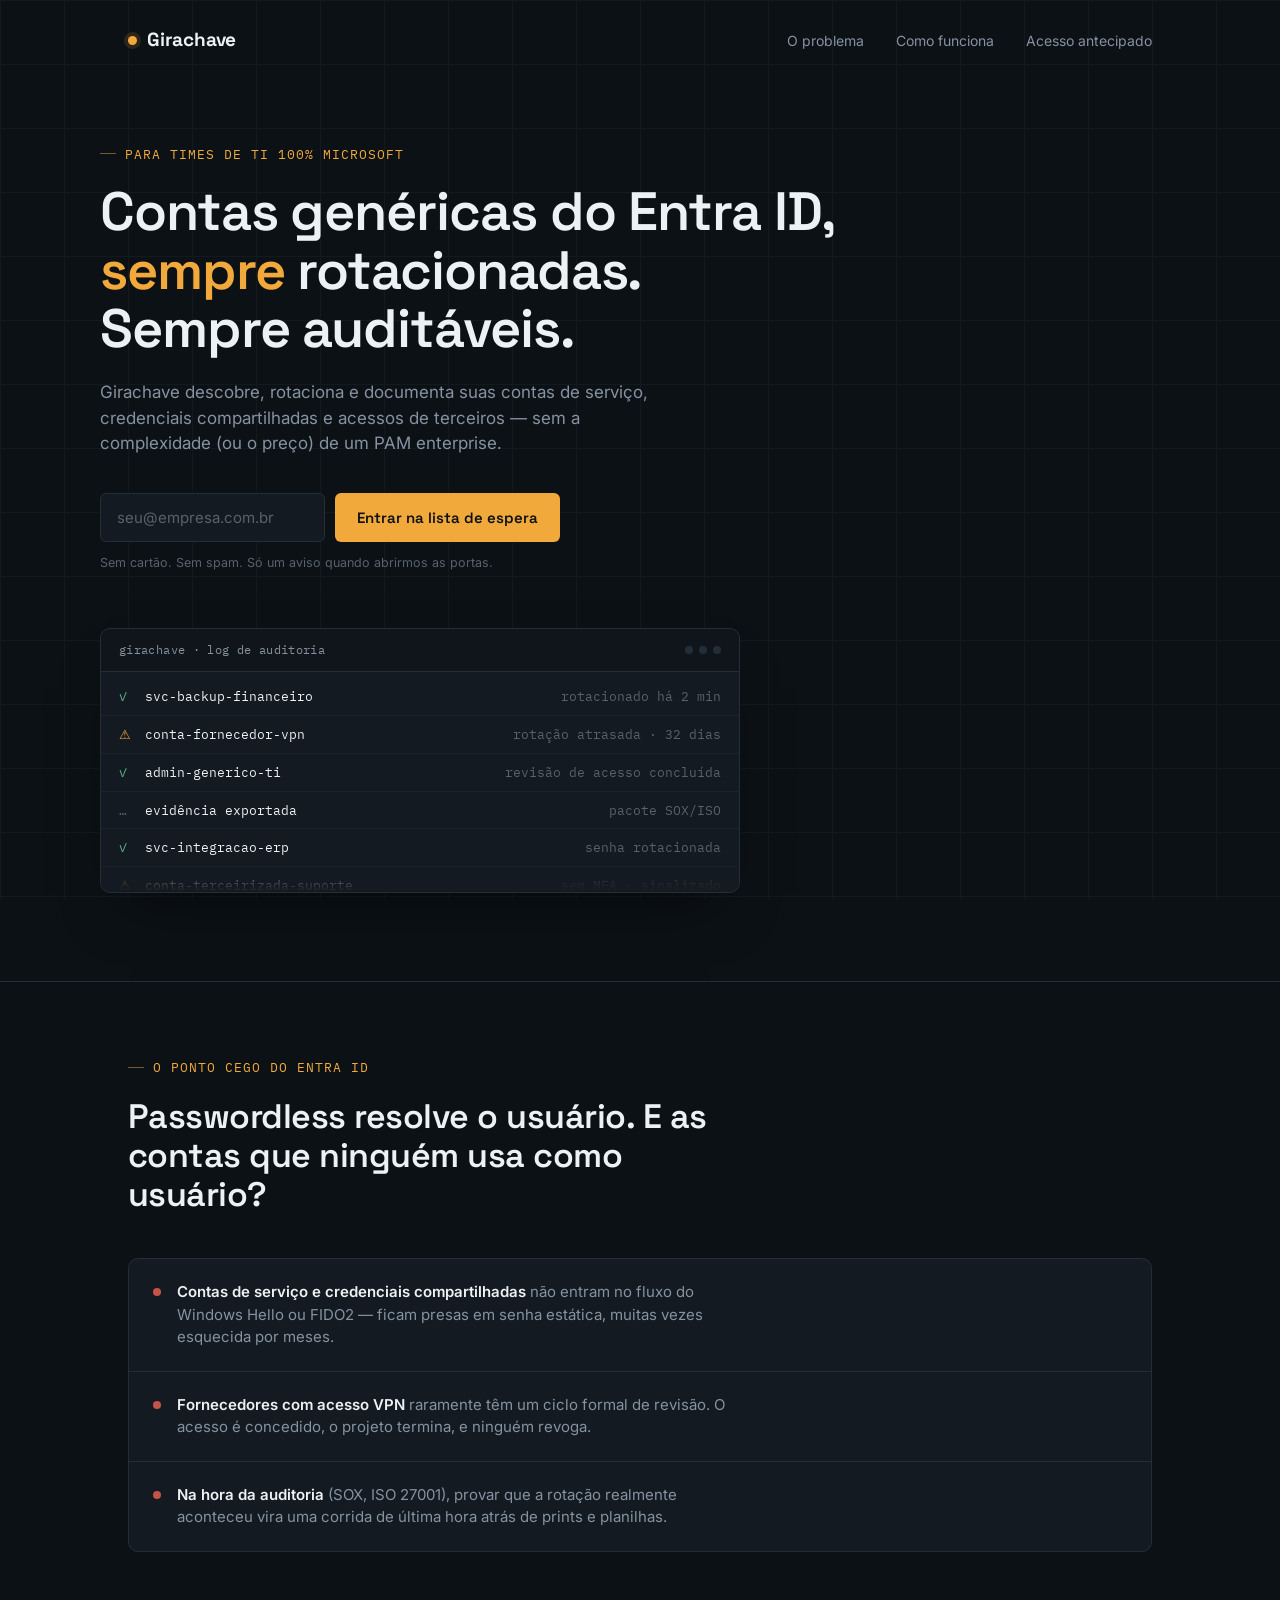
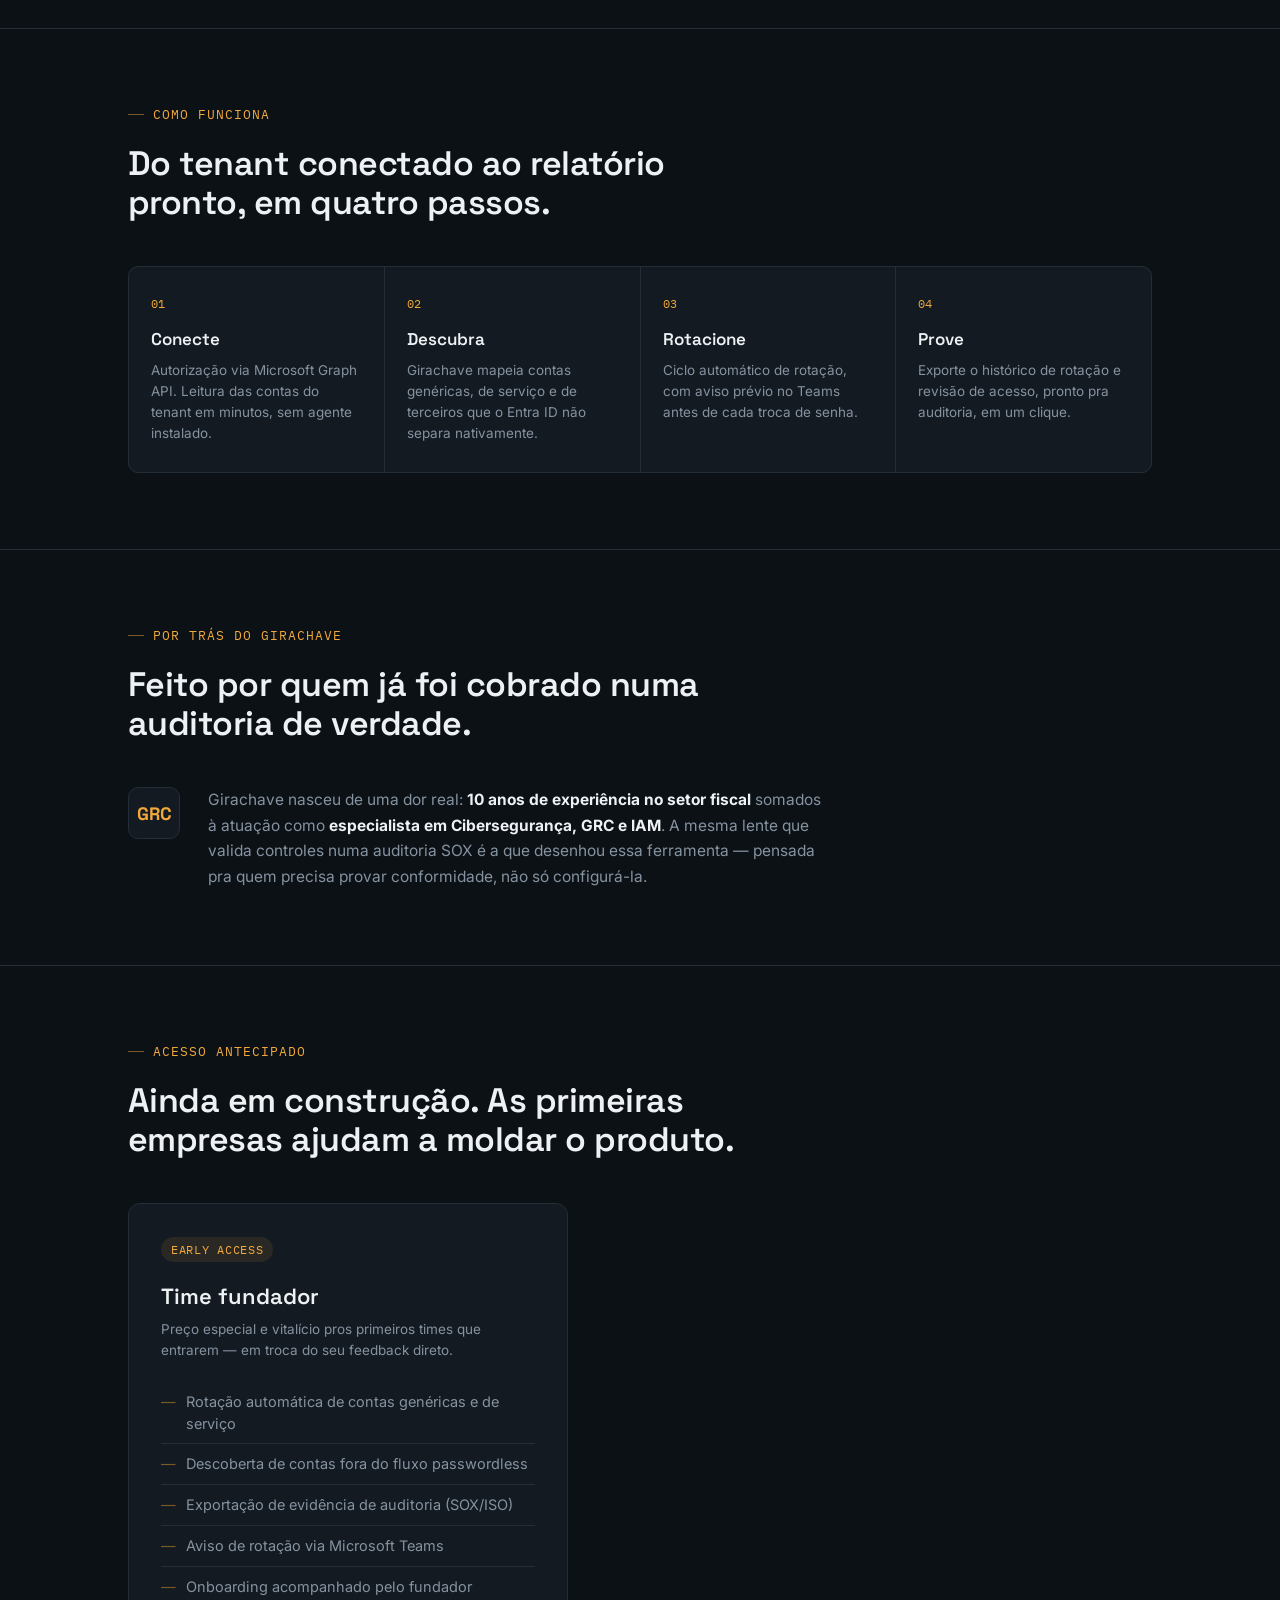
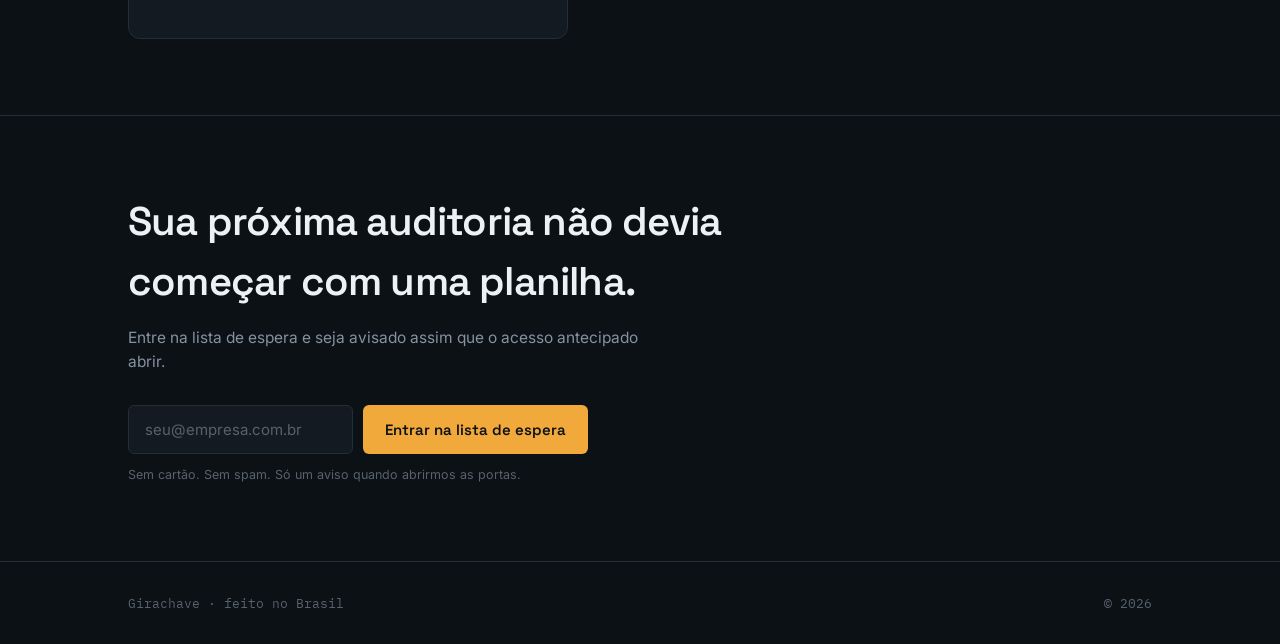
==== index.html @ ec0b67af "Add files via upload" ====
<!DOCTYPE html>
<html lang="pt-BR">
<head>
<meta charset="UTF-8">
<meta name="viewport" content="width=device-width, initial-scale=1.0">
<title>Girachave — Rotação de credenciais do Entra ID, no piloto automático</title>
<link rel="preconnect" href="https://fonts.googleapis.com">
<link href="https://fonts.googleapis.com/css2?family=Space+Grotesk:wght@400;500;600;700&family=IBM+Plex+Mono:wght@400;500;600&family=Inter:wght@400;500;600&display=swap" rel="stylesheet">
<style>
  :root{
    --bg-base:#0C1116;
    --bg-panel:#131A21;
    --bg-panel-2:#0F151B;
    --line:#232E38;
    --text-primary:#EDF1F4;
    --text-muted:#8592A0;
    --text-faint:#57626C;
    --amber:#F2A93B;
    --amber-dim:#7A5A26;
    --red:#C4534A;
    --green:#5FAE86;
  }
  *{box-sizing:border-box; margin:0; padding:0;}
  html{scroll-behavior:smooth;}
  body{
    background:var(--bg-base);
    color:var(--text-primary);
    font-family:'Inter', sans-serif;
    line-height:1.5;
    -webkit-font-smoothing:antialiased;
  }
  .mono{font-family:'IBM Plex Mono', monospace;}
  .display{font-family:'Space Grotesk', sans-serif;}

  a{color:inherit;}
  .wrap{max-width:1080px; margin:0 auto; padding:0 28px;}

  /* subtle grid texture on base bg */
  .grain{
    position:fixed; inset:0; pointer-events:none; z-index:0; opacity:0.035;
    background-image:
      linear-gradient(var(--text-primary) 1px, transparent 1px),
      linear-gradient(90deg, var(--text-primary) 1px, transparent 1px);
    background-size:64px 64px;
  }

  /* NAV */
  header{
    position:relative; z-index:2;
    display:flex; align-items:center; justify-content:space-between;
    padding:26px 28px; max-width:1080px; margin:0 auto;
  }
  .logo{
    display:flex; align-items:center; gap:10px;
    font-family:'Space Grotesk', sans-serif; font-weight:700; font-size:19px; letter-spacing:-0.01em;
  }
  .logo .dot{
    width:9px; height:9px; border-radius:50%; background:var(--amber);
    box-shadow:0 0 0 4px rgba(242,169,59,0.14);
  }
  .nav-links{display:flex; gap:32px; font-size:14px; color:var(--text-muted);}
  .nav-links a{text-decoration:none; transition:color .15s;}
  .nav-links a:hover{color:var(--text-primary);}
  @media (max-width:640px){ .nav-links{display:none;} }

  /* HERO */
  .hero{position:relative; z-index:1; padding:64px 0 88px;}
  .eyebrow{
    font-family:'IBM Plex Mono', monospace; font-size:12.5px; letter-spacing:0.08em; text-transform:uppercase;
    color:var(--amber); margin-bottom:20px; display:flex; align-items:center; gap:9px;
  }
  .eyebrow::before{content:''; width:16px; height:1px; background:var(--amber-dim);}

  .hero h1{
    font-family:'Space Grotesk', sans-serif; font-weight:600;
    font-size:clamp(32px, 5vw, 54px); line-height:1.08; letter-spacing:-0.02em;
    max-width:760px; margin-bottom:22px;
  }
  .hero h1 .accent{color:var(--amber);}

  .hero p.sub{
    font-size:17px; color:var(--text-muted); max-width:560px; margin-bottom:36px;
  }

  .cta-row{display:flex; gap:10px; max-width:460px; flex-wrap:wrap;}
  .cta-row input[type=email]{
    flex:1; min-width:220px;
    background:var(--bg-panel); border:1px solid var(--line); color:var(--text-primary);
    padding:14px 16px; border-radius:6px; font-size:15px; font-family:'Inter', sans-serif;
    outline:none; transition:border-color .15s;
  }
  .cta-row input[type=email]:focus{border-color:var(--amber-dim);}
  .cta-row input[type=email]::placeholder{color:var(--text-faint);}
  .btn{
    background:var(--amber); color:#0C1116; border:none; padding:14px 22px; border-radius:6px;
    font-family:'Space Grotesk', sans-serif; font-weight:600; font-size:15px; cursor:pointer;
    transition:transform .1s, background .15s; white-space:nowrap;
  }
  .btn:hover{background:#f5b757; transform:translateY(-1px);}
  .btn:active{transform:translateY(0);}
  .fine-print{font-size:12.5px; color:var(--text-faint); margin-top:12px;}
  .fine-print.success{color:var(--green); display:none;}

  /* AUDIT LOG PANEL — signature element */
  .log-panel{
    margin-top:56px; background:var(--bg-panel); border:1px solid var(--line); border-radius:10px;
    overflow:hidden; max-width:640px; box-shadow:0 30px 60px -30px rgba(0,0,0,0.6);
  }
  .log-panel-head{
    display:flex; align-items:center; justify-content:space-between;
    padding:12px 18px; border-bottom:1px solid var(--line); background:var(--bg-panel-2);
  }
  .log-panel-head .title{font-family:'IBM Plex Mono', monospace; font-size:12px; color:var(--text-muted); letter-spacing:0.03em;}
  .log-dots{display:flex; gap:6px;}
  .log-dots span{width:8px; height:8px; border-radius:50%; background:var(--line);}
  .log-body{padding:6px 0; height:220px; overflow:hidden; position:relative;}
  .log-body::after{
    content:''; position:absolute; bottom:0; left:0; right:0; height:40px;
    background:linear-gradient(transparent, var(--bg-panel));
  }
  .log-track{display:flex; flex-direction:column; animation:scrollLog 16s linear infinite;}
  .log-row{
    display:flex; align-items:baseline; gap:12px; padding:9px 18px;
    font-family:'IBM Plex Mono', monospace; font-size:12.5px; color:var(--text-muted);
    border-bottom:1px solid rgba(35,46,56,0.5);
  }
  .log-row .status{width:14px; flex-shrink:0;}
  .status.ok{color:var(--green);}
  .status.warn{color:var(--amber);}
  .status.info{color:var(--text-faint);}
  .log-row .msg{color:var(--text-primary);}
  .log-row .meta{margin-left:auto; color:var(--text-faint); flex-shrink:0;}
  @keyframes scrollLog{
    0%{transform:translateY(0);}
    100%{transform:translateY(-50%);}
  }
  @media (prefers-reduced-motion:reduce){
    .log-track{animation:none;}
  }

  /* SECTION SHELL */
  section{position:relative; z-index:1; padding:76px 0; border-top:1px solid var(--line);}
  .section-head{max-width:620px; margin-bottom:44px;}
  .section-head h2{
    font-family:'Space Grotesk', sans-serif; font-weight:600; font-size:clamp(24px,3.4vw,34px);
    letter-spacing:-0.015em; line-height:1.15;
  }

  /* PROBLEM */
  .findings{display:flex; flex-direction:column; gap:1px; background:var(--line); border-radius:10px; overflow:hidden; border:1px solid var(--line);}
  .finding{
    display:flex; gap:16px; padding:22px 24px; background:var(--bg-panel);
  }
  .finding .mark{
    flex-shrink:0; width:8px; height:8px; border-radius:50%; margin-top:7px; background:var(--red);
  }
  .finding p{font-size:15px; color:var(--text-muted); max-width:560px;}
  .finding strong{color:var(--text-primary); font-weight:600;}

  /* HOW IT WORKS */
  .steps{display:grid; grid-template-columns:repeat(4,1fr); gap:1px; background:var(--line); border-radius:10px; overflow:hidden; border:1px solid var(--line);}
  @media (max-width:800px){ .steps{grid-template-columns:1fr;} }
  .step{background:var(--bg-panel); padding:28px 22px;}
  .step .num{font-family:'IBM Plex Mono', monospace; font-size:12px; color:var(--amber); margin-bottom:14px;}
  .step h3{font-family:'Space Grotesk', sans-serif; font-size:17px; font-weight:600; margin-bottom:8px;}
  .step p{font-size:13.5px; color:var(--text-muted); line-height:1.55;}

  /* CREDIBILITY */
  .cred{display:flex; gap:28px; align-items:flex-start; max-width:700px;}
  .cred-badge{
    flex-shrink:0; width:52px; height:52px; border-radius:10px; background:var(--bg-panel);
    border:1px solid var(--line); display:flex; align-items:center; justify-content:center;
    font-family:'Space Grotesk', sans-serif; font-weight:700; color:var(--amber); font-size:18px;
  }
  .cred p{font-size:15.5px; color:var(--text-muted); line-height:1.65;}
  .cred p strong{color:var(--text-primary);}

  /* PRICING */
  .pricing-card{
    max-width:440px; background:var(--bg-panel); border:1px solid var(--line); border-radius:12px; padding:32px;
  }
  .pricing-card .tag{
    font-family:'IBM Plex Mono', monospace; font-size:11.5px; letter-spacing:0.06em; text-transform:uppercase;
    color:var(--amber); background:rgba(242,169,59,0.1); padding:4px 10px; border-radius:20px; display:inline-block; margin-bottom:18px;
  }
  .pricing-card h3{font-family:'Space Grotesk', sans-serif; font-size:22px; font-weight:600; margin-bottom:6px;}
  .pricing-card .price-note{font-size:13.5px; color:var(--text-muted); margin-bottom:22px;}
  .pricing-card ul{list-style:none;}
  .pricing-card li{
    display:flex; gap:10px; font-size:14.5px; color:var(--text-muted); padding:9px 0; border-top:1px solid var(--line);
  }
  .pricing-card li:first-child{border-top:none;}
  .pricing-card li::before{content:'—'; color:var(--amber-dim); flex-shrink:0;}

  /* FINAL CTA */
  .final-cta{text-align:left;}
  .final-cta h2{
    font-family:'Space Grotesk', sans-serif; font-weight:600; font-size:clamp(26px,4vw,40px);
    letter-spacing:-0.02em; max-width:600px; margin-bottom:14px;
  }
  .final-cta p{color:var(--text-muted); font-size:15.5px; margin-bottom:32px; max-width:520px;}

  footer{
    position:relative; z-index:1; border-top:1px solid var(--line); padding:32px 0;
    display:flex; justify-content:space-between; align-items:center; flex-wrap:wrap; gap:12px;
  }
  footer .mono{font-size:12.5px; color:var(--text-faint);}
</style>
</head>
<body>

<div class="grain"></div>

<header>
  <div class="logo"><span class="dot"></span>Girachave</div>
  <nav class="nav-links">
    <a href="#problema">O problema</a>
    <a href="#como-funciona">Como funciona</a>
    <a href="#preco">Acesso antecipado</a>
  </nav>
</header>

<div class="hero wrap">
  <div class="eyebrow">Para times de TI 100% Microsoft</div>
  <h1>Contas genéricas do Entra ID, <span class="accent">sempre</span> rotacionadas.<br>Sempre auditáveis.</h1>
  <p class="sub">Girachave descobre, rotaciona e documenta suas contas de serviço, credenciais compartilhadas e acessos de terceiros — sem a complexidade (ou o preço) de um PAM enterprise.</p>

  <form class="cta-row" id="waitlist-form">
    <input type="email" id="email-input" placeholder="seu@empresa.com.br" required>
    <button type="submit" class="btn">Entrar na lista de espera</button>
  </form>
  <div class="fine-print" id="fine-print">Sem cartão. Sem spam. Só um aviso quando abrirmos as portas.</div>
  <div class="fine-print success" id="fine-print-success">Prontinho — você está na lista. Avisamos assim que abrirmos o acesso antecipado.</div>

  <div class="log-panel">
    <div class="log-panel-head">
      <span class="title">girachave · log de auditoria</span>
      <div class="log-dots"><span></span><span></span><span></span></div>
    </div>
    <div class="log-body">
      <div class="log-track" id="log-track"></div>
    </div>
  </div>
</div>

<section id="problema">
  <div class="wrap">
    <div class="section-head">
      <div class="eyebrow">O ponto cego do entra id</div>
      <h2>Passwordless resolve o usuário. E as contas que ninguém usa como usuário?</h2>
    </div>
    <div class="findings">
      <div class="finding">
        <span class="mark"></span>
        <p><strong>Contas de serviço e credenciais compartilhadas</strong> não entram no fluxo do Windows Hello ou FIDO2 — ficam presas em senha estática, muitas vezes esquecida por meses.</p>
      </div>
      <div class="finding">
        <span class="mark"></span>
        <p><strong>Fornecedores com acesso VPN</strong> raramente têm um ciclo formal de revisão. O acesso é concedido, o projeto termina, e ninguém revoga.</p>
      </div>
      <div class="finding">
        <span class="mark"></span>
        <p><strong>Na hora da auditoria</strong> (SOX, ISO 27001), provar que a rotação realmente aconteceu vira uma corrida de última hora atrás de prints e planilhas.</p>
      </div>
    </div>
  </div>
</section>

<section id="como-funciona">
  <div class="wrap">
    <div class="section-head">
      <div class="eyebrow">Como funciona</div>
      <h2>Do tenant conectado ao relatório pronto, em quatro passos.</h2>
    </div>
    <div class="steps">
      <div class="step">
        <div class="num">01</div>
        <h3>Conecte</h3>
        <p>Autorização via Microsoft Graph API. Leitura das contas do tenant em minutos, sem agente instalado.</p>
      </div>
      <div class="step">
        <div class="num">02</div>
        <h3>Descubra</h3>
        <p>Girachave mapeia contas genéricas, de serviço e de terceiros que o Entra ID não separa nativamente.</p>
      </div>
      <div class="step">
        <div class="num">03</div>
        <h3>Rotacione</h3>
        <p>Ciclo automático de rotação, com aviso prévio no Teams antes de cada troca de senha.</p>
      </div>
      <div class="step">
        <div class="num">04</div>
        <h3>Prove</h3>
        <p>Exporte o histórico de rotação e revisão de acesso, pronto pra auditoria, em um clique.</p>
      </div>
    </div>
  </div>
</section>

<section id="quem-faz">
  <div class="wrap">
    <div class="section-head">
      <div class="eyebrow">Por trás do girachave</div>
      <h2>Feito por quem já foi cobrado numa auditoria de verdade.</h2>
    </div>
    <div class="cred">
      <div class="cred-badge">GRC</div>
      <p>Girachave nasceu de uma dor real: <strong>10 anos de experiência no setor fiscal</strong> somados à atuação como <strong>especialista em Cibersegurança, GRC e IAM</strong>. A mesma lente que valida controles numa auditoria SOX é a que desenhou essa ferramenta — pensada pra quem precisa provar conformidade, não só configurá-la.</p>
    </div>
  </div>
</section>

<section id="preco">
  <div class="wrap">
    <div class="section-head">
      <div class="eyebrow">Acesso antecipado</div>
      <h2>Ainda em construção. As primeiras empresas ajudam a moldar o produto.</h2>
    </div>
    <div class="pricing-card">
      <span class="tag">Early access</span>
      <h3>Time fundador</h3>
      <p class="price-note">Preço especial e vitalício pros primeiros times que entrarem — em troca do seu feedback direto.</p>
      <ul>
        <li>Rotação automática de contas genéricas e de serviço</li>
        <li>Descoberta de contas fora do fluxo passwordless</li>
        <li>Exportação de evidência de auditoria (SOX/ISO)</li>
        <li>Aviso de rotação via Microsoft Teams</li>
        <li>Onboarding acompanhado pelo fundador</li>
      </ul>
    </div>
  </div>
</section>

<section class="final-cta">
  <div class="wrap">
    <h2>Sua próxima auditoria não devia começar com uma planilha.</h2>
    <p>Entre na lista de espera e seja avisado assim que o acesso antecipado abrir.</p>
    <form class="cta-row" id="waitlist-form-2">
      <input type="email" id="email-input-2" placeholder="seu@empresa.com.br" required>
      <button type="submit" class="btn">Entrar na lista de espera</button>
    </form>
    <div class="fine-print" id="fine-print-2">Sem cartão. Sem spam. Só um aviso quando abrirmos as portas.</div>
    <div class="fine-print success" id="fine-print-success-2">Prontinho — você está na lista. Avisamos assim que abrirmos o acesso antecipado.</div>
  </div>
</section>

<footer>
  <div class="wrap" style="display:flex; justify-content:space-between; align-items:center; flex-wrap:wrap; gap:12px; width:100%;">
    <span class="mono">Girachave · feito no Brasil</span>
    <span class="mono">© 2026</span>
  </div>
</footer>

<script>
  // Build the scrolling audit-log signature panel (duplicated for seamless loop)
  const entries = [
    {status:'ok', icon:'✓', msg:'svc-backup-financeiro', meta:'rotacionado há 2 min'},
    {status:'warn', icon:'⚠', msg:'conta-fornecedor-vpn', meta:'rotação atrasada · 32 dias'},
    {status:'ok', icon:'✓', msg:'admin-generico-ti', meta:'revisão de acesso concluída'},
    {status:'info', icon:'…', msg:'evidência exportada', meta:'pacote SOX/ISO'},
    {status:'ok', icon:'✓', msg:'svc-integracao-erp', meta:'senha rotacionada'},
    {status:'warn', icon:'⚠', msg:'conta-terceirizada-suporte', meta:'sem MFA · sinalizado'},
    {status:'ok', icon:'✓', msg:'svc-relatorios-bi', meta:'rotacionado há 41 min'},
    {status:'info', icon:'…', msg:'novo tenant conectado', meta:'contoso.onmicrosoft.com'},
  ];

  function renderLog(){
    const track = document.getElementById('log-track');
    const build = () => entries.map(e => `
      <div class="log-row">
        <span class="status ${e.status}">${e.icon}</span>
        <span class="msg">${e.msg}</span>
        <span class="meta">${e.meta}</span>
      </div>
    `).join('');
    track.innerHTML = build() + build(); // duplicate for seamless scroll
  }
  renderLog();

  // Waitlist form handling — submits to the Google Apps Script web app, which appends the email to a Google Sheet
  const WAITLIST_ENDPOINT = 'https://script.google.com/macros/s/AKfycbyJlOlPSbfKD1Msu7uJ3rpdZvb7bdBgS5qjw6lFZRzSaIcMJO3czLj-ubJvmDfLolTM/exec';

  function wireForm(formId, inputId, printId, successId){
    const form = document.getElementById(formId);
    form.addEventListener('submit', function(e){
      e.preventDefault();
      const input = document.getElementById(inputId);
      const btn = form.querySelector('button');
      if(!input.value) return;

      const originalLabel = btn.textContent;
      btn.disabled = true;
      btn.style.opacity = '0.6';
      btn.textContent = 'Enviando...';

      fetch(WAITLIST_ENDPOINT, {
        method: 'POST',
        mode: 'no-cors', // Apps Script web apps don't return CORS headers; we can't read the response, but the write still goes through
        headers: { 'Content-Type': 'application/x-www-form-urlencoded' },
        body: 'email=' + encodeURIComponent(input.value)
      })
      .then(function(){
        document.getElementById(printId).style.display = 'none';
        document.getElementById(successId).style.display = 'block';
        input.value = '';
        input.disabled = true;
      })
      .catch(function(){
        btn.textContent = 'Erro — tente de novo';
        btn.disabled = false;
        btn.style.opacity = '1';
      });
    });
  }
  wireForm('waitlist-form','email-input','fine-print','fine-print-success');
  wireForm('waitlist-form-2','email-input-2','fine-print-2','fine-print-success-2');
</script>

</body>
</html>
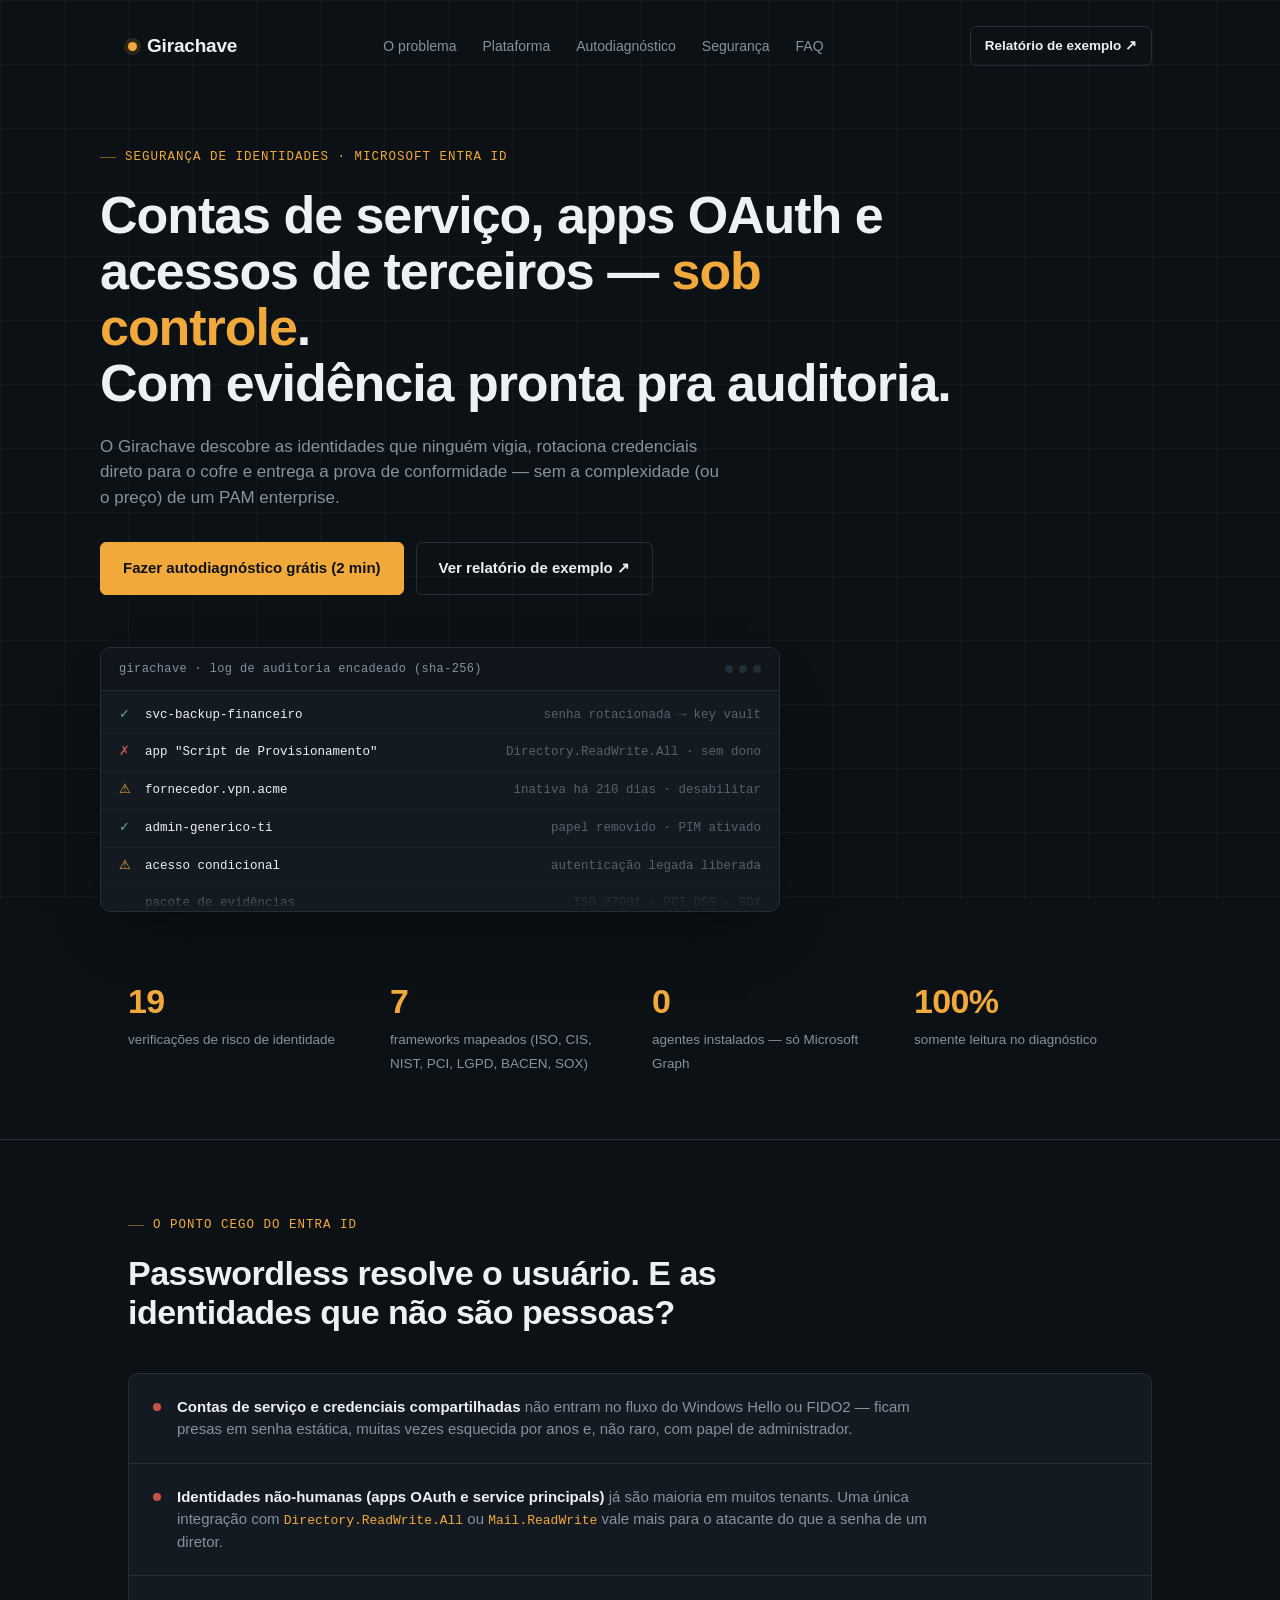
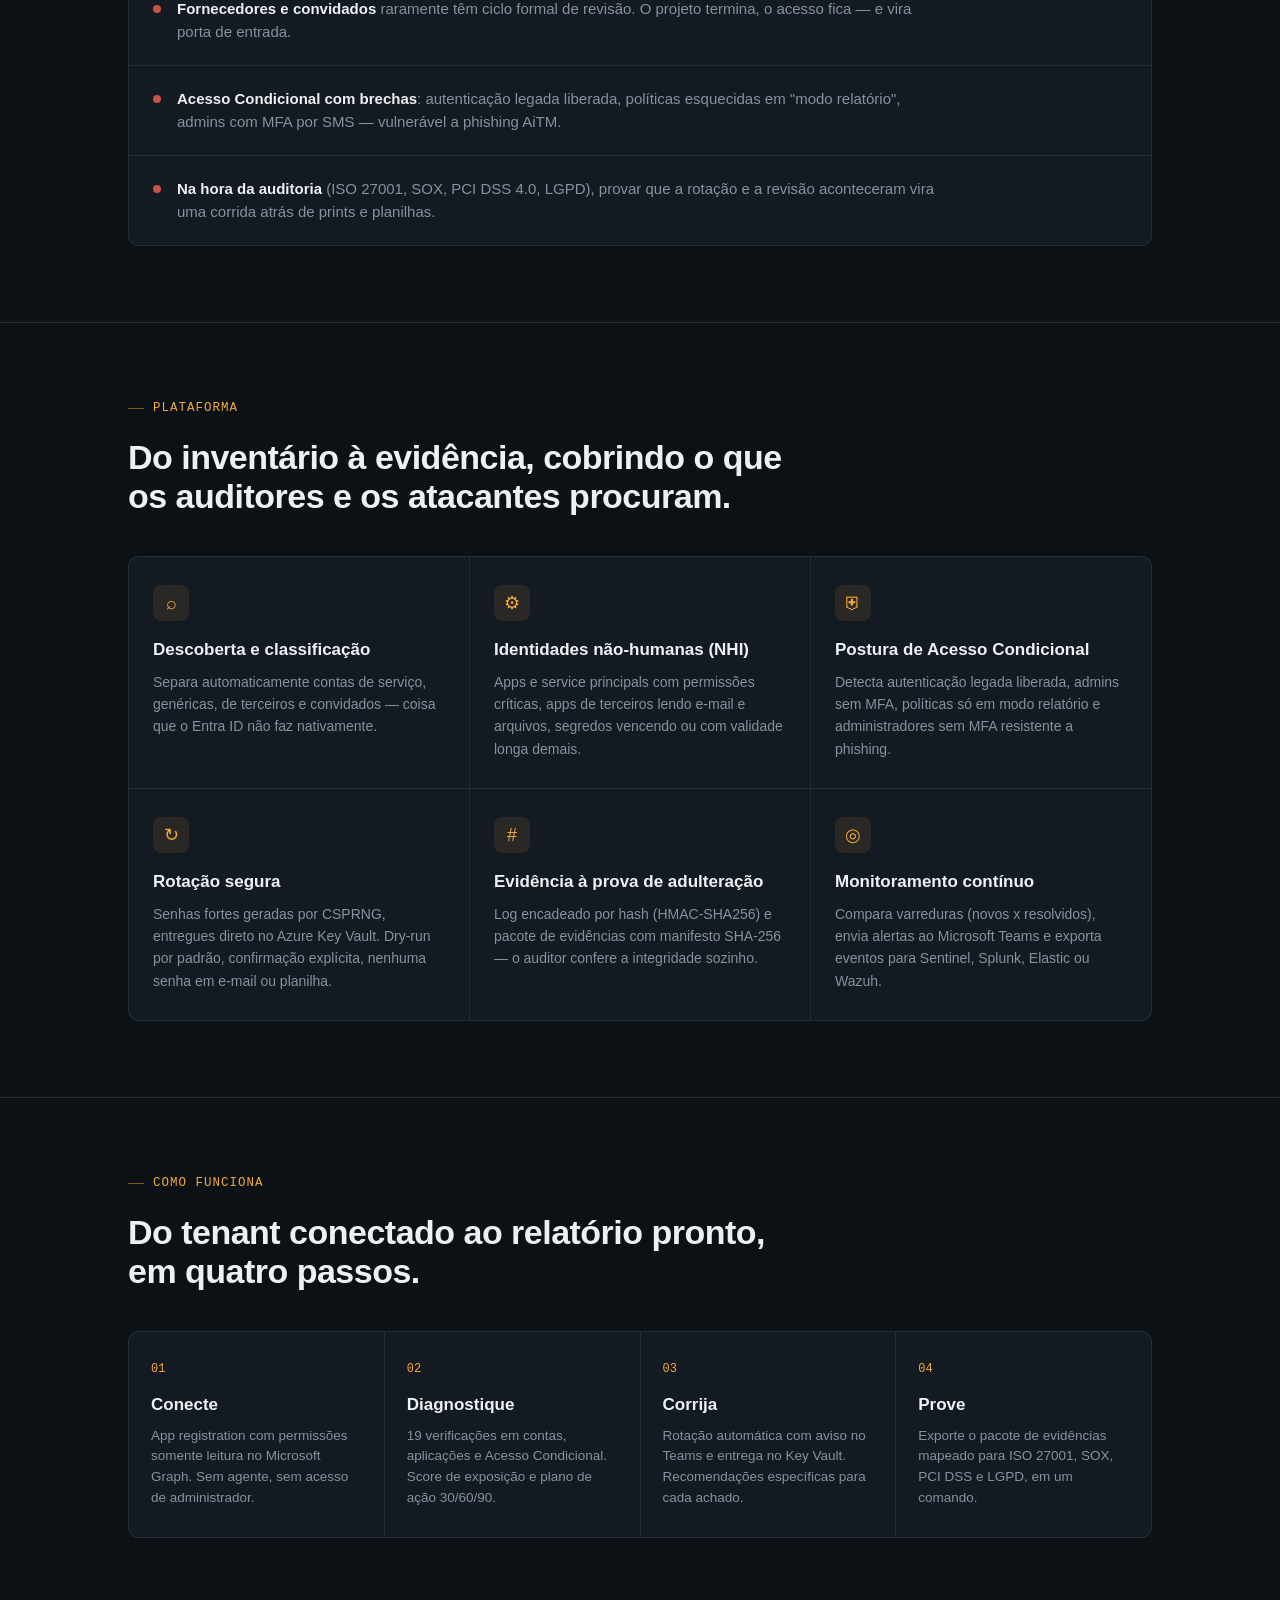
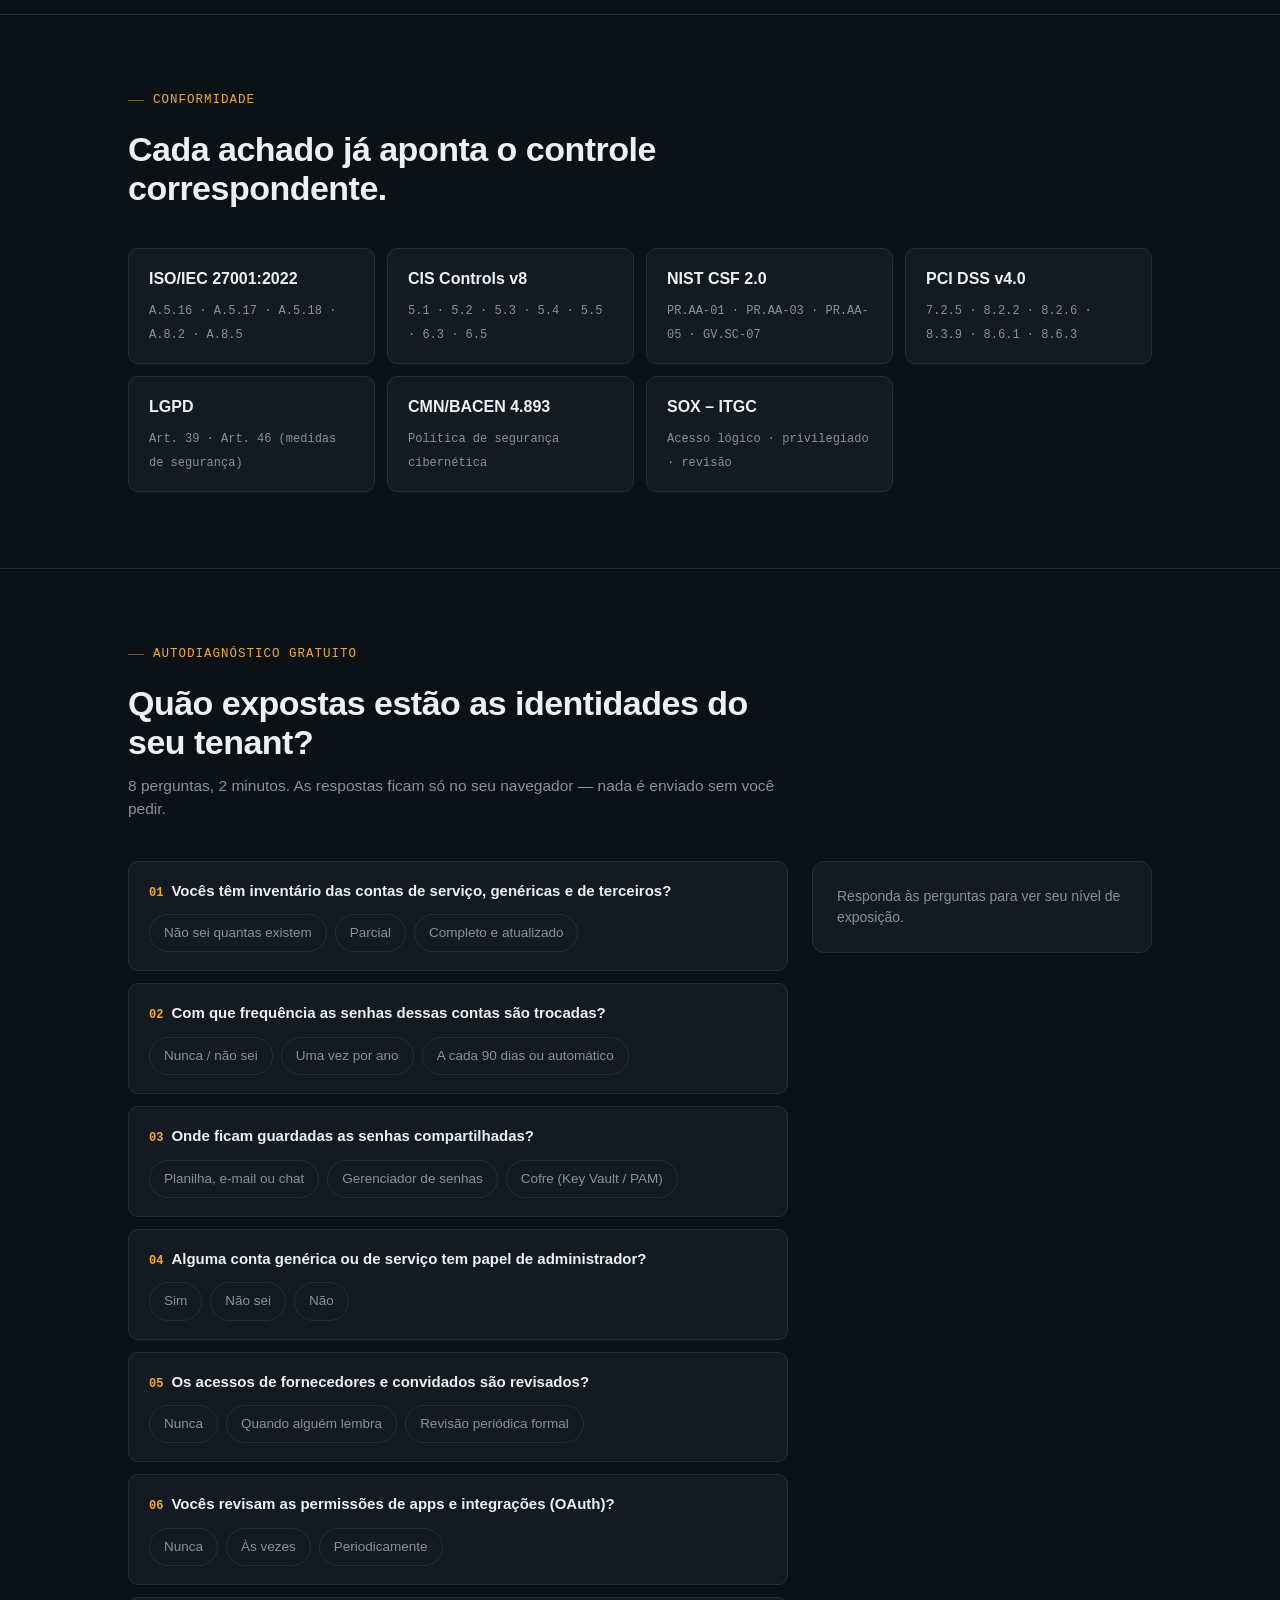
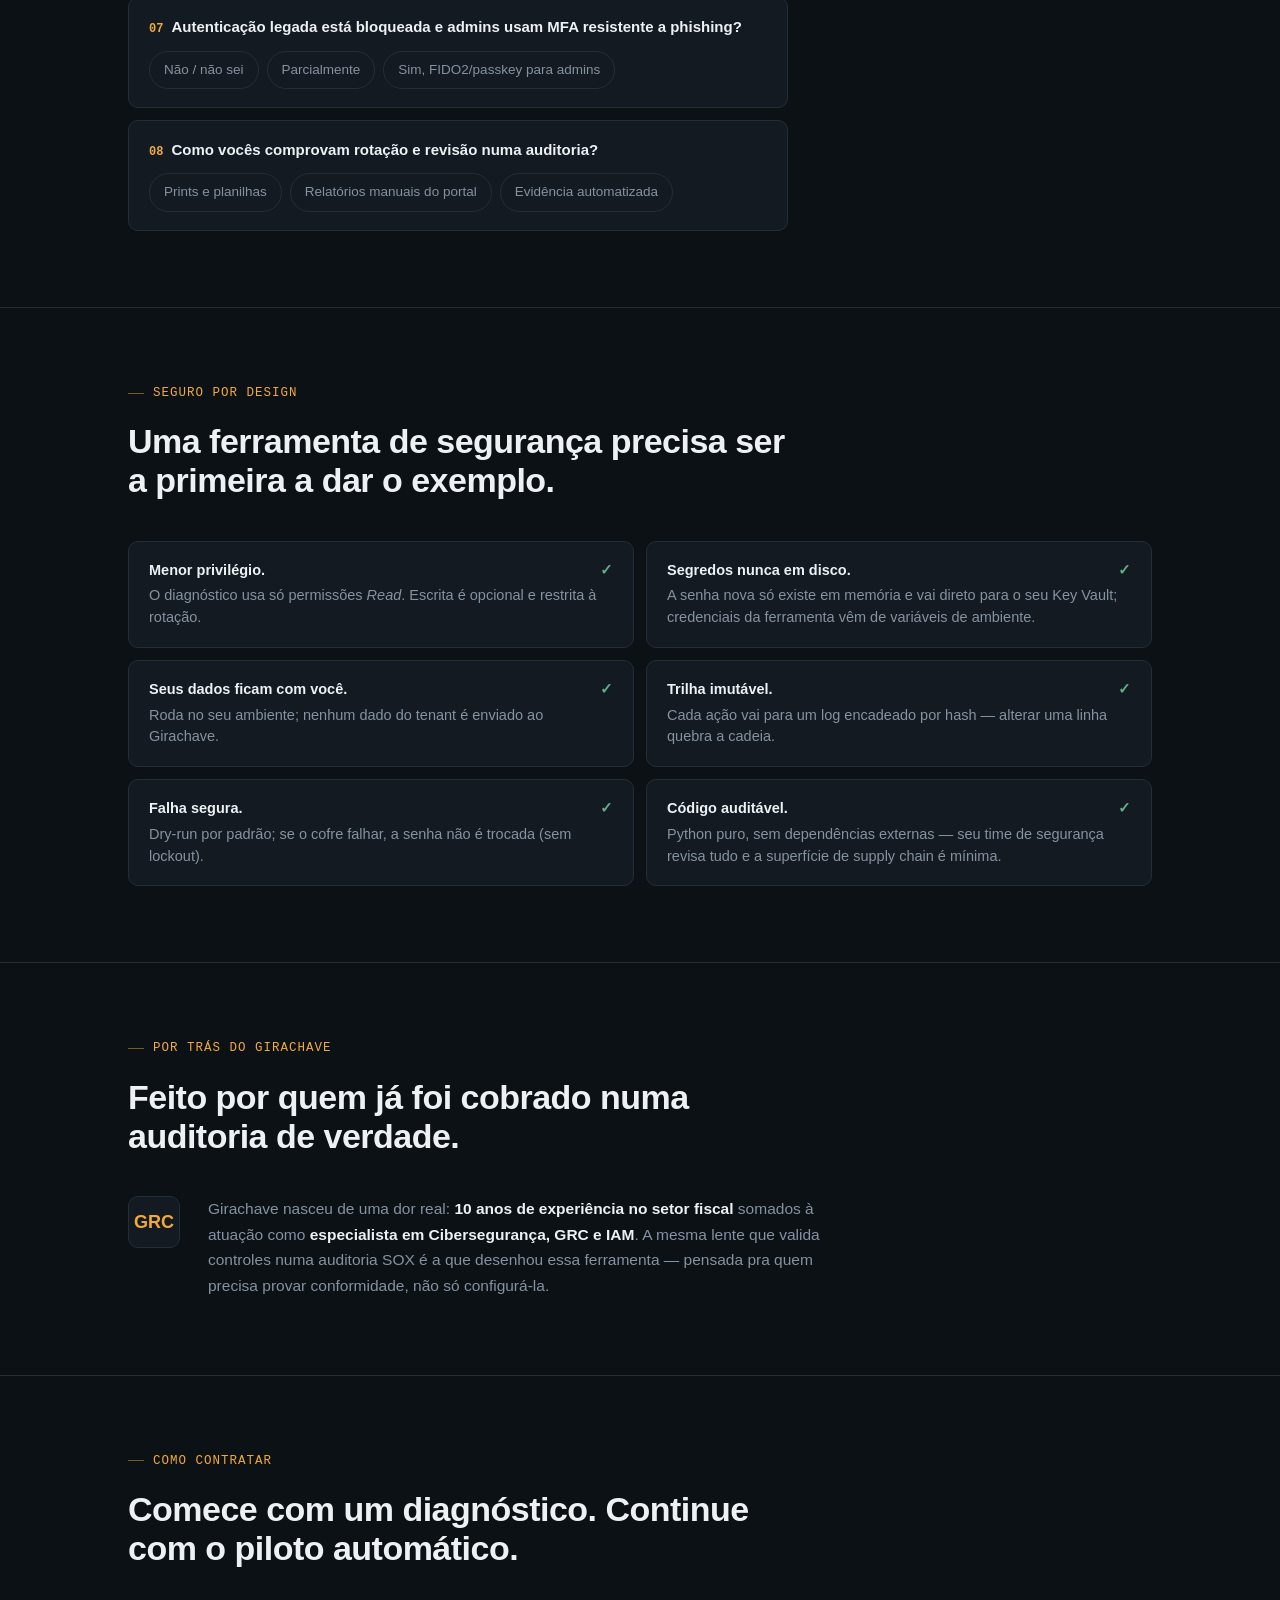
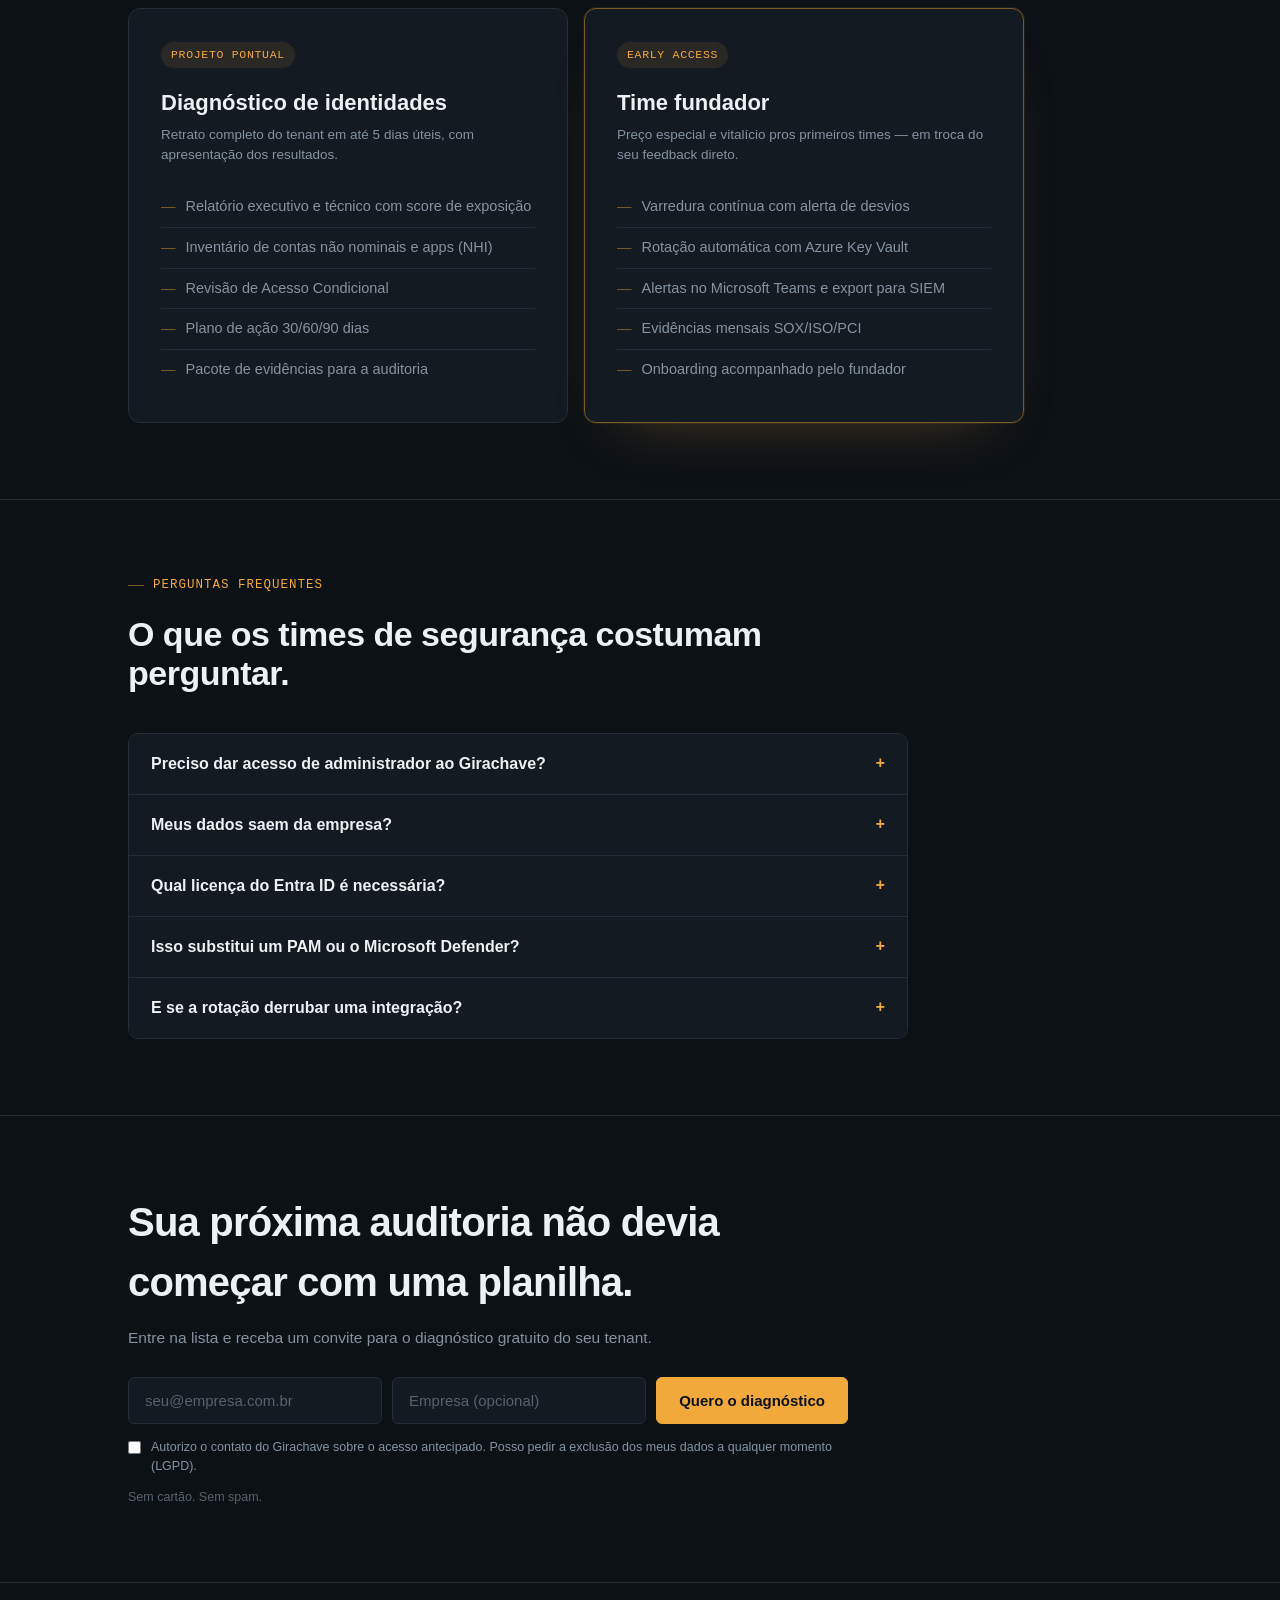
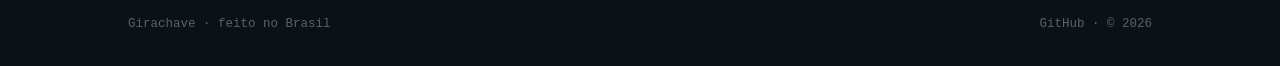
==== commit bb38d15e: "Plataforma de segurança de identidades do Entra ID + nova landing page - CLI Python (sem dependência" ====
--- a/index.html
+++ b/index.html
@@ -3,238 +3,50 @@
 <head>
 <meta charset="UTF-8">
 <meta name="viewport" content="width=device-width, initial-scale=1.0">
-<title>Girachave — Rotação de credenciais do Entra ID, no piloto automático</title>
+<meta http-equiv="Content-Security-Policy" content="default-src 'self'; script-src 'self'; style-src 'self' 'unsafe-inline' https://fonts.googleapis.com; font-src https://fonts.gstatic.com; img-src 'self' data:; connect-src https://script.google.com https://script.googleusercontent.com; form-action 'none'; base-uri 'none'; object-src 'none'">
+<meta name="referrer" content="strict-origin-when-cross-origin">
+<title>Girachave — Segurança de identidades não-humanas e contas genéricas no Microsoft Entra ID</title>
+<meta name="description" content="Descubra, rotacione e comprove o controle de contas de serviço, contas genéricas, acessos de terceiros e apps OAuth no Microsoft Entra ID. Evidência pronta para ISO 27001, SOX, PCI DSS e LGPD.">
+<meta property="og:title" content="Girachave — identidades do Entra ID sob controle">
+<meta property="og:description" content="Contas de serviço, apps OAuth e acessos de terceiros: diagnóstico, rotação automática e evidência de auditoria.">
+<meta property="og:type" content="website">
+<meta property="og:url" content="https://rmoraes23.github.io/girachave/">
+<link rel="icon" href="data:image/svg+xml,%3Csvg xmlns='http://www.w3.org/2000/svg' viewBox='0 0 32 32'%3E%3Crect width='32' height='32' rx='7' fill='%230C1116'/%3E%3Ccircle cx='16' cy='16' r='6' fill='%23F2A93B'/%3E%3C/svg%3E">
 <link rel="preconnect" href="https://fonts.googleapis.com">
+<link rel="preconnect" href="https://fonts.gstatic.com" crossorigin>
 <link href="https://fonts.googleapis.com/css2?family=Space+Grotesk:wght@400;500;600;700&family=IBM+Plex+Mono:wght@400;500;600&family=Inter:wght@400;500;600&display=swap" rel="stylesheet">
-<style>
-  :root{
-    --bg-base:#0C1116;
-    --bg-panel:#131A21;
-    --bg-panel-2:#0F151B;
-    --line:#232E38;
-    --text-primary:#EDF1F4;
-    --text-muted:#8592A0;
-    --text-faint:#57626C;
-    --amber:#F2A93B;
-    --amber-dim:#7A5A26;
-    --red:#C4534A;
-    --green:#5FAE86;
-  }
-  *{box-sizing:border-box; margin:0; padding:0;}
-  html{scroll-behavior:smooth;}
-  body{
-    background:var(--bg-base);
-    color:var(--text-primary);
-    font-family:'Inter', sans-serif;
-    line-height:1.5;
-    -webkit-font-smoothing:antialiased;
-  }
-  .mono{font-family:'IBM Plex Mono', monospace;}
-  .display{font-family:'Space Grotesk', sans-serif;}
-
-  a{color:inherit;}
-  .wrap{max-width:1080px; margin:0 auto; padding:0 28px;}
-
-  /* subtle grid texture on base bg */
-  .grain{
-    position:fixed; inset:0; pointer-events:none; z-index:0; opacity:0.035;
-    background-image:
-      linear-gradient(var(--text-primary) 1px, transparent 1px),
-      linear-gradient(90deg, var(--text-primary) 1px, transparent 1px);
-    background-size:64px 64px;
-  }
-
-  /* NAV */
-  header{
-    position:relative; z-index:2;
-    display:flex; align-items:center; justify-content:space-between;
-    padding:26px 28px; max-width:1080px; margin:0 auto;
-  }
-  .logo{
-    display:flex; align-items:center; gap:10px;
-    font-family:'Space Grotesk', sans-serif; font-weight:700; font-size:19px; letter-spacing:-0.01em;
-  }
-  .logo .dot{
-    width:9px; height:9px; border-radius:50%; background:var(--amber);
-    box-shadow:0 0 0 4px rgba(242,169,59,0.14);
-  }
-  .nav-links{display:flex; gap:32px; font-size:14px; color:var(--text-muted);}
-  .nav-links a{text-decoration:none; transition:color .15s;}
-  .nav-links a:hover{color:var(--text-primary);}
-  @media (max-width:640px){ .nav-links{display:none;} }
-
-  /* HERO */
-  .hero{position:relative; z-index:1; padding:64px 0 88px;}
-  .eyebrow{
-    font-family:'IBM Plex Mono', monospace; font-size:12.5px; letter-spacing:0.08em; text-transform:uppercase;
-    color:var(--amber); margin-bottom:20px; display:flex; align-items:center; gap:9px;
-  }
-  .eyebrow::before{content:''; width:16px; height:1px; background:var(--amber-dim);}
-
-  .hero h1{
-    font-family:'Space Grotesk', sans-serif; font-weight:600;
-    font-size:clamp(32px, 5vw, 54px); line-height:1.08; letter-spacing:-0.02em;
-    max-width:760px; margin-bottom:22px;
-  }
-  .hero h1 .accent{color:var(--amber);}
-
-  .hero p.sub{
-    font-size:17px; color:var(--text-muted); max-width:560px; margin-bottom:36px;
-  }
-
-  .cta-row{display:flex; gap:10px; max-width:460px; flex-wrap:wrap;}
-  .cta-row input[type=email]{
-    flex:1; min-width:220px;
-    background:var(--bg-panel); border:1px solid var(--line); color:var(--text-primary);
-    padding:14px 16px; border-radius:6px; font-size:15px; font-family:'Inter', sans-serif;
-    outline:none; transition:border-color .15s;
-  }
-  .cta-row input[type=email]:focus{border-color:var(--amber-dim);}
-  .cta-row input[type=email]::placeholder{color:var(--text-faint);}
-  .btn{
-    background:var(--amber); color:#0C1116; border:none; padding:14px 22px; border-radius:6px;
-    font-family:'Space Grotesk', sans-serif; font-weight:600; font-size:15px; cursor:pointer;
-    transition:transform .1s, background .15s; white-space:nowrap;
-  }
-  .btn:hover{background:#f5b757; transform:translateY(-1px);}
-  .btn:active{transform:translateY(0);}
-  .fine-print{font-size:12.5px; color:var(--text-faint); margin-top:12px;}
-  .fine-print.success{color:var(--green); display:none;}
-
-  /* AUDIT LOG PANEL — signature element */
-  .log-panel{
-    margin-top:56px; background:var(--bg-panel); border:1px solid var(--line); border-radius:10px;
-    overflow:hidden; max-width:640px; box-shadow:0 30px 60px -30px rgba(0,0,0,0.6);
-  }
-  .log-panel-head{
-    display:flex; align-items:center; justify-content:space-between;
-    padding:12px 18px; border-bottom:1px solid var(--line); background:var(--bg-panel-2);
-  }
-  .log-panel-head .title{font-family:'IBM Plex Mono', monospace; font-size:12px; color:var(--text-muted); letter-spacing:0.03em;}
-  .log-dots{display:flex; gap:6px;}
-  .log-dots span{width:8px; height:8px; border-radius:50%; background:var(--line);}
-  .log-body{padding:6px 0; height:220px; overflow:hidden; position:relative;}
-  .log-body::after{
-    content:''; position:absolute; bottom:0; left:0; right:0; height:40px;
-    background:linear-gradient(transparent, var(--bg-panel));
-  }
-  .log-track{display:flex; flex-direction:column; animation:scrollLog 16s linear infinite;}
-  .log-row{
-    display:flex; align-items:baseline; gap:12px; padding:9px 18px;
-    font-family:'IBM Plex Mono', monospace; font-size:12.5px; color:var(--text-muted);
-    border-bottom:1px solid rgba(35,46,56,0.5);
-  }
-  .log-row .status{width:14px; flex-shrink:0;}
-  .status.ok{color:var(--green);}
-  .status.warn{color:var(--amber);}
-  .status.info{color:var(--text-faint);}
-  .log-row .msg{color:var(--text-primary);}
-  .log-row .meta{margin-left:auto; color:var(--text-faint); flex-shrink:0;}
-  @keyframes scrollLog{
-    0%{transform:translateY(0);}
-    100%{transform:translateY(-50%);}
-  }
-  @media (prefers-reduced-motion:reduce){
-    .log-track{animation:none;}
-  }
-
-  /* SECTION SHELL */
-  section{position:relative; z-index:1; padding:76px 0; border-top:1px solid var(--line);}
-  .section-head{max-width:620px; margin-bottom:44px;}
-  .section-head h2{
-    font-family:'Space Grotesk', sans-serif; font-weight:600; font-size:clamp(24px,3.4vw,34px);
-    letter-spacing:-0.015em; line-height:1.15;
-  }
-
-  /* PROBLEM */
-  .findings{display:flex; flex-direction:column; gap:1px; background:var(--line); border-radius:10px; overflow:hidden; border:1px solid var(--line);}
-  .finding{
-    display:flex; gap:16px; padding:22px 24px; background:var(--bg-panel);
-  }
-  .finding .mark{
-    flex-shrink:0; width:8px; height:8px; border-radius:50%; margin-top:7px; background:var(--red);
-  }
-  .finding p{font-size:15px; color:var(--text-muted); max-width:560px;}
-  .finding strong{color:var(--text-primary); font-weight:600;}
-
-  /* HOW IT WORKS */
-  .steps{display:grid; grid-template-columns:repeat(4,1fr); gap:1px; background:var(--line); border-radius:10px; overflow:hidden; border:1px solid var(--line);}
-  @media (max-width:800px){ .steps{grid-template-columns:1fr;} }
-  .step{background:var(--bg-panel); padding:28px 22px;}
-  .step .num{font-family:'IBM Plex Mono', monospace; font-size:12px; color:var(--amber); margin-bottom:14px;}
-  .step h3{font-family:'Space Grotesk', sans-serif; font-size:17px; font-weight:600; margin-bottom:8px;}
-  .step p{font-size:13.5px; color:var(--text-muted); line-height:1.55;}
-
-  /* CREDIBILITY */
-  .cred{display:flex; gap:28px; align-items:flex-start; max-width:700px;}
-  .cred-badge{
-    flex-shrink:0; width:52px; height:52px; border-radius:10px; background:var(--bg-panel);
-    border:1px solid var(--line); display:flex; align-items:center; justify-content:center;
-    font-family:'Space Grotesk', sans-serif; font-weight:700; color:var(--amber); font-size:18px;
-  }
-  .cred p{font-size:15.5px; color:var(--text-muted); line-height:1.65;}
-  .cred p strong{color:var(--text-primary);}
-
-  /* PRICING */
-  .pricing-card{
-    max-width:440px; background:var(--bg-panel); border:1px solid var(--line); border-radius:12px; padding:32px;
-  }
-  .pricing-card .tag{
-    font-family:'IBM Plex Mono', monospace; font-size:11.5px; letter-spacing:0.06em; text-transform:uppercase;
-    color:var(--amber); background:rgba(242,169,59,0.1); padding:4px 10px; border-radius:20px; display:inline-block; margin-bottom:18px;
-  }
-  .pricing-card h3{font-family:'Space Grotesk', sans-serif; font-size:22px; font-weight:600; margin-bottom:6px;}
-  .pricing-card .price-note{font-size:13.5px; color:var(--text-muted); margin-bottom:22px;}
-  .pricing-card ul{list-style:none;}
-  .pricing-card li{
-    display:flex; gap:10px; font-size:14.5px; color:var(--text-muted); padding:9px 0; border-top:1px solid var(--line);
-  }
-  .pricing-card li:first-child{border-top:none;}
-  .pricing-card li::before{content:'—'; color:var(--amber-dim); flex-shrink:0;}
-
-  /* FINAL CTA */
-  .final-cta{text-align:left;}
-  .final-cta h2{
-    font-family:'Space Grotesk', sans-serif; font-weight:600; font-size:clamp(26px,4vw,40px);
-    letter-spacing:-0.02em; max-width:600px; margin-bottom:14px;
-  }
-  .final-cta p{color:var(--text-muted); font-size:15.5px; margin-bottom:32px; max-width:520px;}
-
-  footer{
-    position:relative; z-index:1; border-top:1px solid var(--line); padding:32px 0;
-    display:flex; justify-content:space-between; align-items:center; flex-wrap:wrap; gap:12px;
-  }
-  footer .mono{font-size:12.5px; color:var(--text-faint);}
-</style>
+<link rel="stylesheet" href="assets/site.css">
 </head>
 <body>
 
-<div class="grain"></div>
+<div class="grain" aria-hidden="true"></div>
 
 <header>
-  <div class="logo"><span class="dot"></span>Girachave</div>
-  <nav class="nav-links">
+  <a class="logo" href="#topo"><span class="dot"></span>Girachave</a>
+  <nav class="nav-links" aria-label="Seções">
     <a href="#problema">O problema</a>
-    <a href="#como-funciona">Como funciona</a>
-    <a href="#preco">Acesso antecipado</a>
+    <a href="#plataforma">Plataforma</a>
+    <a href="#diagnostico">Autodiagnóstico</a>
+    <a href="#seguranca">Segurança</a>
+    <a href="#faq">FAQ</a>
   </nav>
+  <a class="btn btn-ghost btn-sm" href="exemplo/relatorio.html" target="_blank" rel="noopener">Relatório de exemplo ↗</a>
 </header>
 
+<main id="topo">
 <div class="hero wrap">
-  <div class="eyebrow">Para times de TI 100% Microsoft</div>
-  <h1>Contas genéricas do Entra ID, <span class="accent">sempre</span> rotacionadas.<br>Sempre auditáveis.</h1>
-  <p class="sub">Girachave descobre, rotaciona e documenta suas contas de serviço, credenciais compartilhadas e acessos de terceiros — sem a complexidade (ou o preço) de um PAM enterprise.</p>
-
-  <form class="cta-row" id="waitlist-form">
-    <input type="email" id="email-input" placeholder="seu@empresa.com.br" required>
-    <button type="submit" class="btn">Entrar na lista de espera</button>
-  </form>
-  <div class="fine-print" id="fine-print">Sem cartão. Sem spam. Só um aviso quando abrirmos as portas.</div>
-  <div class="fine-print success" id="fine-print-success">Prontinho — você está na lista. Avisamos assim que abrirmos o acesso antecipado.</div>
-
-  <div class="log-panel">
+  <div class="eyebrow">Segurança de identidades · Microsoft Entra ID</div>
+  <h1>Contas de serviço, apps OAuth e acessos de terceiros — <span class="accent">sob controle</span>.<br>Com evidência pronta pra auditoria.</h1>
+  <p class="sub">O Girachave descobre as identidades que ninguém vigia, rotaciona credenciais direto para o cofre e entrega a prova de conformidade — sem a complexidade (ou o preço) de um PAM enterprise.</p>
+
+  <div class="hero-ctas">
+    <a class="btn" href="#diagnostico">Fazer autodiagnóstico grátis (2 min)</a>
+    <a class="btn btn-ghost" href="exemplo/relatorio.html" target="_blank" rel="noopener">Ver relatório de exemplo ↗</a>
+  </div>
+
+  <div class="log-panel" aria-label="Exemplo de log de auditoria">
     <div class="log-panel-head">
-      <span class="title">girachave · log de auditoria</span>
+      <span class="title">girachave · log de auditoria encadeado (sha-256)</span>
       <div class="log-dots"><span></span><span></span><span></span></div>
     </div>
     <div class="log-body">
@@ -243,25 +55,71 @@
   </div>
 </div>
 
+<div class="stats wrap">
+  <div><span class="n">19</span><span class="l">verificações de risco de identidade</span></div>
+  <div><span class="n">7</span><span class="l">frameworks mapeados (ISO, CIS, NIST, PCI, LGPD, BACEN, SOX)</span></div>
+  <div><span class="n">0</span><span class="l">agentes instalados — só Microsoft Graph</span></div>
+  <div><span class="n">100%</span><span class="l">somente leitura no diagnóstico</span></div>
+</div>
+
 <section id="problema">
   <div class="wrap">
     <div class="section-head">
-      <div class="eyebrow">O ponto cego do entra id</div>
-      <h2>Passwordless resolve o usuário. E as contas que ninguém usa como usuário?</h2>
+      <div class="eyebrow">O ponto cego do Entra ID</div>
+      <h2>Passwordless resolve o usuário. E as identidades que não são pessoas?</h2>
     </div>
     <div class="findings">
-      <div class="finding">
-        <span class="mark"></span>
-        <p><strong>Contas de serviço e credenciais compartilhadas</strong> não entram no fluxo do Windows Hello ou FIDO2 — ficam presas em senha estática, muitas vezes esquecida por meses.</p>
-      </div>
-      <div class="finding">
-        <span class="mark"></span>
-        <p><strong>Fornecedores com acesso VPN</strong> raramente têm um ciclo formal de revisão. O acesso é concedido, o projeto termina, e ninguém revoga.</p>
-      </div>
-      <div class="finding">
-        <span class="mark"></span>
-        <p><strong>Na hora da auditoria</strong> (SOX, ISO 27001), provar que a rotação realmente aconteceu vira uma corrida de última hora atrás de prints e planilhas.</p>
-      </div>
+      <div class="finding"><span class="mark"></span>
+        <p><strong>Contas de serviço e credenciais compartilhadas</strong> não entram no fluxo do Windows Hello ou FIDO2 — ficam presas em senha estática, muitas vezes esquecida por anos e, não raro, com papel de administrador.</p></div>
+      <div class="finding"><span class="mark"></span>
+        <p><strong>Identidades não-humanas (apps OAuth e service principals)</strong> já são maioria em muitos tenants. Uma única integração com <span class="mono">Directory.ReadWrite.All</span> ou <span class="mono">Mail.ReadWrite</span> vale mais para o atacante do que a senha de um diretor.</p></div>
+      <div class="finding"><span class="mark"></span>
+        <p><strong>Fornecedores e convidados</strong> raramente têm ciclo formal de revisão. O projeto termina, o acesso fica — e vira porta de entrada.</p></div>
+      <div class="finding"><span class="mark"></span>
+        <p><strong>Acesso Condicional com brechas</strong>: autenticação legada liberada, políticas esquecidas em "modo relatório", admins com MFA por SMS — vulnerável a phishing AiTM.</p></div>
+      <div class="finding"><span class="mark"></span>
+        <p><strong>Na hora da auditoria</strong> (ISO 27001, SOX, PCI DSS 4.0, LGPD), provar que a rotação e a revisão aconteceram vira uma corrida atrás de prints e planilhas.</p></div>
+    </div>
+  </div>
+</section>
+
+<section id="plataforma">
+  <div class="wrap">
+    <div class="section-head">
+      <div class="eyebrow">Plataforma</div>
+      <h2>Do inventário à evidência, cobrindo o que os auditores e os atacantes procuram.</h2>
+    </div>
+    <div class="features">
+      <article class="feature">
+        <div class="ico">⌕</div>
+        <h3>Descoberta e classificação</h3>
+        <p>Separa automaticamente contas de serviço, genéricas, de terceiros e convidados — coisa que o Entra ID não faz nativamente.</p>
+      </article>
+      <article class="feature">
+        <div class="ico">⚙</div>
+        <h3>Identidades não-humanas (NHI)</h3>
+        <p>Apps e service principals com permissões críticas, apps de terceiros lendo e-mail e arquivos, segredos vencendo ou com validade longa demais.</p>
+      </article>
+      <article class="feature">
+        <div class="ico">⛨</div>
+        <h3>Postura de Acesso Condicional</h3>
+        <p>Detecta autenticação legada liberada, admins sem MFA, políticas só em modo relatório e administradores sem MFA resistente a phishing.</p>
+      </article>
+      <article class="feature">
+        <div class="ico">↻</div>
+        <h3>Rotação segura</h3>
+        <p>Senhas fortes geradas por CSPRNG, entregues direto no Azure Key Vault. Dry-run por padrão, confirmação explícita, nenhuma senha em e-mail ou planilha.</p>
+      </article>
+      <article class="feature">
+        <div class="ico">#</div>
+        <h3>Evidência à prova de adulteração</h3>
+        <p>Log encadeado por hash (HMAC-SHA256) e pacote de evidências com manifesto SHA-256 — o auditor confere a integridade sozinho.</p>
+      </article>
+      <article class="feature">
+        <div class="ico">◎</div>
+        <h3>Monitoramento contínuo</h3>
+        <p>Compara varreduras (novos x resolvidos), envia alertas ao Microsoft Teams e exporta eventos para Sentinel, Splunk, Elastic ou Wazuh.</p>
+      </article>
     </div>
   </div>
 </section>
@@ -273,27 +131,66 @@
       <h2>Do tenant conectado ao relatório pronto, em quatro passos.</h2>
     </div>
     <div class="steps">
-      <div class="step">
-        <div class="num">01</div>
-        <h3>Conecte</h3>
-        <p>Autorização via Microsoft Graph API. Leitura das contas do tenant em minutos, sem agente instalado.</p>
-      </div>
-      <div class="step">
-        <div class="num">02</div>
-        <h3>Descubra</h3>
-        <p>Girachave mapeia contas genéricas, de serviço e de terceiros que o Entra ID não separa nativamente.</p>
-      </div>
-      <div class="step">
-        <div class="num">03</div>
-        <h3>Rotacione</h3>
-        <p>Ciclo automático de rotação, com aviso prévio no Teams antes de cada troca de senha.</p>
-      </div>
-      <div class="step">
-        <div class="num">04</div>
-        <h3>Prove</h3>
-        <p>Exporte o histórico de rotação e revisão de acesso, pronto pra auditoria, em um clique.</p>
-      </div>
-    </div>
+      <div class="step"><div class="num">01</div><h3>Conecte</h3>
+        <p>App registration com permissões somente leitura no Microsoft Graph. Sem agente, sem acesso de administrador.</p></div>
+      <div class="step"><div class="num">02</div><h3>Diagnostique</h3>
+        <p>19 verificações em contas, aplicações e Acesso Condicional. Score de exposição e plano de ação 30/60/90.</p></div>
+      <div class="step"><div class="num">03</div><h3>Corrija</h3>
+        <p>Rotação automática com aviso no Teams e entrega no Key Vault. Recomendações específicas para cada achado.</p></div>
+      <div class="step"><div class="num">04</div><h3>Prove</h3>
+        <p>Exporte o pacote de evidências mapeado para ISO 27001, SOX, PCI DSS e LGPD, em um comando.</p></div>
+    </div>
+  </div>
+</section>
+
+<section id="frameworks">
+  <div class="wrap">
+    <div class="section-head">
+      <div class="eyebrow">Conformidade</div>
+      <h2>Cada achado já aponta o controle correspondente.</h2>
+    </div>
+    <div class="fw-grid">
+      <div class="fw"><strong>ISO/IEC 27001:2022</strong><span>A.5.16 · A.5.17 · A.5.18 · A.8.2 · A.8.5</span></div>
+      <div class="fw"><strong>CIS Controls v8</strong><span>5.1 · 5.2 · 5.3 · 5.4 · 5.5 · 6.3 · 6.5</span></div>
+      <div class="fw"><strong>NIST CSF 2.0</strong><span>PR.AA-01 · PR.AA-03 · PR.AA-05 · GV.SC-07</span></div>
+      <div class="fw"><strong>PCI DSS v4.0</strong><span>7.2.5 · 8.2.2 · 8.2.6 · 8.3.9 · 8.6.1 · 8.6.3</span></div>
+      <div class="fw"><strong>LGPD</strong><span>Art. 39 · Art. 46 (medidas de segurança)</span></div>
+      <div class="fw"><strong>CMN/BACEN 4.893</strong><span>Política de segurança cibernética</span></div>
+      <div class="fw"><strong>SOX – ITGC</strong><span>Acesso lógico · privilegiado · revisão</span></div>
+    </div>
+  </div>
+</section>
+
+<section id="diagnostico">
+  <div class="wrap">
+    <div class="section-head">
+      <div class="eyebrow">Autodiagnóstico gratuito</div>
+      <h2>Quão expostas estão as identidades do seu tenant?</h2>
+      <p class="lead">8 perguntas, 2 minutos. As respostas ficam só no seu navegador — nada é enviado sem você pedir.</p>
+    </div>
+    <div class="quiz-wrap">
+      <form id="quiz" class="quiz" novalidate></form>
+      <aside class="quiz-result" id="quiz-result" aria-live="polite">
+        <div class="qr-empty">Responda às perguntas para ver seu nível de exposição.</div>
+      </aside>
+    </div>
+  </div>
+</section>
+
+<section id="seguranca">
+  <div class="wrap">
+    <div class="section-head">
+      <div class="eyebrow">Seguro por design</div>
+      <h2>Uma ferramenta de segurança precisa ser a primeira a dar o exemplo.</h2>
+    </div>
+    <ul class="trust">
+      <li><strong>Menor privilégio.</strong> O diagnóstico usa só permissões <em>Read</em>. Escrita é opcional e restrita à rotação.</li>
+      <li><strong>Segredos nunca em disco.</strong> A senha nova só existe em memória e vai direto para o seu Key Vault; credenciais da ferramenta vêm de variáveis de ambiente.</li>
+      <li><strong>Seus dados ficam com você.</strong> Roda no seu ambiente; nenhum dado do tenant é enviado ao Girachave.</li>
+      <li><strong>Trilha imutável.</strong> Cada ação vai para um log encadeado por hash — alterar uma linha quebra a cadeia.</li>
+      <li><strong>Falha segura.</strong> Dry-run por padrão; se o cofre falhar, a senha não é trocada (sem lockout).</li>
+      <li><strong>Código auditável.</strong> Python puro, sem dependências externas — seu time de segurança revisa tudo e a superfície de supply chain é mínima.</li>
+    </ul>
   </div>
 </section>
 
@@ -313,108 +210,84 @@
 <section id="preco">
   <div class="wrap">
     <div class="section-head">
-      <div class="eyebrow">Acesso antecipado</div>
-      <h2>Ainda em construção. As primeiras empresas ajudam a moldar o produto.</h2>
-    </div>
-    <div class="pricing-card">
-      <span class="tag">Early access</span>
-      <h3>Time fundador</h3>
-      <p class="price-note">Preço especial e vitalício pros primeiros times que entrarem — em troca do seu feedback direto.</p>
-      <ul>
-        <li>Rotação automática de contas genéricas e de serviço</li>
-        <li>Descoberta de contas fora do fluxo passwordless</li>
-        <li>Exportação de evidência de auditoria (SOX/ISO)</li>
-        <li>Aviso de rotação via Microsoft Teams</li>
-        <li>Onboarding acompanhado pelo fundador</li>
-      </ul>
-    </div>
-  </div>
-</section>
-
-<section class="final-cta">
+      <div class="eyebrow">Como contratar</div>
+      <h2>Comece com um diagnóstico. Continue com o piloto automático.</h2>
+    </div>
+    <div class="plans">
+      <div class="pricing-card">
+        <span class="tag">Projeto pontual</span>
+        <h3>Diagnóstico de identidades</h3>
+        <p class="price-note">Retrato completo do tenant em até 5 dias úteis, com apresentação dos resultados.</p>
+        <ul>
+          <li>Relatório executivo e técnico com score de exposição</li>
+          <li>Inventário de contas não nominais e apps (NHI)</li>
+          <li>Revisão de Acesso Condicional</li>
+          <li>Plano de ação 30/60/90 dias</li>
+          <li>Pacote de evidências para a auditoria</li>
+        </ul>
+      </div>
+      <div class="pricing-card featured">
+        <span class="tag">Early access</span>
+        <h3>Time fundador</h3>
+        <p class="price-note">Preço especial e vitalício pros primeiros times — em troca do seu feedback direto.</p>
+        <ul>
+          <li>Varredura contínua com alerta de desvios</li>
+          <li>Rotação automática com Azure Key Vault</li>
+          <li>Alertas no Microsoft Teams e export para SIEM</li>
+          <li>Evidências mensais SOX/ISO/PCI</li>
+          <li>Onboarding acompanhado pelo fundador</li>
+        </ul>
+      </div>
+    </div>
+  </div>
+</section>
+
+<section id="faq">
+  <div class="wrap">
+    <div class="section-head">
+      <div class="eyebrow">Perguntas frequentes</div>
+      <h2>O que os times de segurança costumam perguntar.</h2>
+    </div>
+    <div class="faq">
+      <details><summary>Preciso dar acesso de administrador ao Girachave?</summary>
+        <p>Não. O diagnóstico usa apenas permissões de leitura do Microsoft Graph (User.Read.All, Directory.Read.All, Application.Read.All, AuditLog.Read.All, UserAuthenticationMethod.Read.All e Policy.Read.All). A rotação de senhas, se você optar por ela, exige uma permissão de escrita adicional e específica.</p></details>
+      <details><summary>Meus dados saem da empresa?</summary>
+        <p>Não. A ferramenta roda no seu ambiente e gera os relatórios localmente. Nada do seu tenant é enviado para servidores do Girachave.</p></details>
+      <details><summary>Qual licença do Entra ID é necessária?</summary>
+        <p>Funciona com qualquer licença. Algumas verificações (último login e Acesso Condicional) exigem Entra ID P1; quando não disponível, o relatório avisa e segue com as demais.</p></details>
+      <details><summary>Isso substitui um PAM ou o Microsoft Defender?</summary>
+        <p>Não — complementa. O Girachave cobre a lacuna das identidades não nominais e entrega evidência de auditoria, com custo e implantação de uma fração de um PAM enterprise.</p></details>
+      <details><summary>E se a rotação derrubar uma integração?</summary>
+        <p>Por isso ela é dry-run por padrão, avisa o responsável antes e grava a senha nova no Key Vault, de onde a integração deve ler. Contas privilegiadas e de serviço recebem alertas específicos no plano.</p></details>
+    </div>
+  </div>
+</section>
+
+<section class="final-cta" id="contato">
   <div class="wrap">
     <h2>Sua próxima auditoria não devia começar com uma planilha.</h2>
-    <p>Entre na lista de espera e seja avisado assim que o acesso antecipado abrir.</p>
-    <form class="cta-row" id="waitlist-form-2">
-      <input type="email" id="email-input-2" placeholder="seu@empresa.com.br" required>
-      <button type="submit" class="btn">Entrar na lista de espera</button>
+    <p>Entre na lista e receba um convite para o diagnóstico gratuito do seu tenant.</p>
+    <form class="lead-form" id="waitlist-form" novalidate>
+      <div class="cta-row">
+        <input type="email" name="email" placeholder="seu@empresa.com.br" autocomplete="email" required maxlength="254" aria-label="E-mail corporativo">
+        <input type="text" name="empresa" placeholder="Empresa (opcional)" autocomplete="organization" maxlength="120" aria-label="Empresa">
+        <input type="text" name="website" class="hp" tabindex="-1" autocomplete="off" aria-hidden="true">
+        <button type="submit" class="btn">Quero o diagnóstico</button>
+      </div>
+      <label class="consent"><input type="checkbox" name="consent" required> Autorizo o contato do Girachave sobre o acesso antecipado. Posso pedir a exclusão dos meus dados a qualquer momento (LGPD).</label>
+      <div class="fine-print" data-role="msg">Sem cartão. Sem spam.</div>
     </form>
-    <div class="fine-print" id="fine-print-2">Sem cartão. Sem spam. Só um aviso quando abrirmos as portas.</div>
-    <div class="fine-print success" id="fine-print-success-2">Prontinho — você está na lista. Avisamos assim que abrirmos o acesso antecipado.</div>
-  </div>
-</section>
+  </div>
+</section>
+</main>
 
 <footer>
-  <div class="wrap" style="display:flex; justify-content:space-between; align-items:center; flex-wrap:wrap; gap:12px; width:100%;">
+  <div class="wrap footer-row">
     <span class="mono">Girachave · feito no Brasil</span>
-    <span class="mono">© 2026</span>
+    <span class="mono"><a href="https://github.com/rmoraes23/girachave" rel="noopener" target="_blank">GitHub</a> · © 2026</span>
   </div>
 </footer>
 
-<script>
-  // Build the scrolling audit-log signature panel (duplicated for seamless loop)
-  const entries = [
-    {status:'ok', icon:'✓', msg:'svc-backup-financeiro', meta:'rotacionado há 2 min'},
-    {status:'warn', icon:'⚠', msg:'conta-fornecedor-vpn', meta:'rotação atrasada · 32 dias'},
-    {status:'ok', icon:'✓', msg:'admin-generico-ti', meta:'revisão de acesso concluída'},
-    {status:'info', icon:'…', msg:'evidência exportada', meta:'pacote SOX/ISO'},
-    {status:'ok', icon:'✓', msg:'svc-integracao-erp', meta:'senha rotacionada'},
-    {status:'warn', icon:'⚠', msg:'conta-terceirizada-suporte', meta:'sem MFA · sinalizado'},
-    {status:'ok', icon:'✓', msg:'svc-relatorios-bi', meta:'rotacionado há 41 min'},
-    {status:'info', icon:'…', msg:'novo tenant conectado', meta:'contoso.onmicrosoft.com'},
-  ];
-
-  function renderLog(){
-    const track = document.getElementById('log-track');
-    const build = () => entries.map(e => `
-      <div class="log-row">
-        <span class="status ${e.status}">${e.icon}</span>
-        <span class="msg">${e.msg}</span>
-        <span class="meta">${e.meta}</span>
-      </div>
-    `).join('');
-    track.innerHTML = build() + build(); // duplicate for seamless scroll
-  }
-  renderLog();
-
-  // Waitlist form handling — submits to the Google Apps Script web app, which appends the email to a Google Sheet
-  const WAITLIST_ENDPOINT = 'https://script.google.com/macros/s/AKfycbyJlOlPSbfKD1Msu7uJ3rpdZvb7bdBgS5qjw6lFZRzSaIcMJO3czLj-ubJvmDfLolTM/exec';
-
-  function wireForm(formId, inputId, printId, successId){
-    const form = document.getElementById(formId);
-    form.addEventListener('submit', function(e){
-      e.preventDefault();
-      const input = document.getElementById(inputId);
-      const btn = form.querySelector('button');
-      if(!input.value) return;
-
-      const originalLabel = btn.textContent;
-      btn.disabled = true;
-      btn.style.opacity = '0.6';
-      btn.textContent = 'Enviando...';
-
-      fetch(WAITLIST_ENDPOINT, {
-        method: 'POST',
-        mode: 'no-cors', // Apps Script web apps don't return CORS headers; we can't read the response, but the write still goes through
-        headers: { 'Content-Type': 'application/x-www-form-urlencoded' },
-        body: 'email=' + encodeURIComponent(input.value)
-      })
-      .then(function(){
-        document.getElementById(printId).style.display = 'none';
-        document.getElementById(successId).style.display = 'block';
-        input.value = '';
-        input.disabled = true;
-      })
-      .catch(function(){
-        btn.textContent = 'Erro — tente de novo';
-        btn.disabled = false;
-        btn.style.opacity = '1';
-      });
-    });
-  }
-  wireForm('waitlist-form','email-input','fine-print','fine-print-success');
-  wireForm('waitlist-form-2','email-input-2','fine-print-2','fine-print-success-2');
-</script>
-
+<script src="assets/site.js" defer></script>
 </body>
 </html>
--- a/assets/site.css
+++ b/assets/site.css
@@ -0,0 +1,196 @@
+:root{
+  --bg-base:#0C1116; --bg-panel:#131A21; --bg-panel-2:#0F151B; --line:#232E38;
+  --text-primary:#EDF1F4; --text-muted:#8592A0; --text-faint:#57626C;
+  --amber:#F2A93B; --amber-dim:#7A5A26; --red:#C4534A; --green:#5FAE86;
+}
+*{box-sizing:border-box; margin:0; padding:0;}
+html{scroll-behavior:smooth;}
+body{background:var(--bg-base); color:var(--text-primary); font-family:'Inter',sans-serif; line-height:1.5; -webkit-font-smoothing:antialiased;}
+.mono{font-family:'IBM Plex Mono',monospace;}
+a{color:inherit;}
+.wrap{max-width:1080px; margin:0 auto; padding:0 28px;}
+:focus-visible{outline:2px solid var(--amber); outline-offset:2px;}
+
+.grain{position:fixed; inset:0; pointer-events:none; z-index:0; opacity:0.035;
+  background-image:linear-gradient(var(--text-primary) 1px,transparent 1px),linear-gradient(90deg,var(--text-primary) 1px,transparent 1px);
+  background-size:64px 64px;}
+
+/* NAV */
+header{position:relative; z-index:2; display:flex; align-items:center; justify-content:space-between; gap:20px;
+  padding:26px 28px; max-width:1080px; margin:0 auto;}
+.logo{display:flex; align-items:center; gap:10px; text-decoration:none;
+  font-family:'Space Grotesk',sans-serif; font-weight:700; font-size:19px; letter-spacing:-0.01em;}
+.logo .dot{width:9px; height:9px; border-radius:50%; background:var(--amber); box-shadow:0 0 0 4px rgba(242,169,59,0.14);}
+.nav-links{display:flex; gap:26px; font-size:14px; color:var(--text-muted);}
+.nav-links a{text-decoration:none; transition:color .15s;}
+.nav-links a:hover{color:var(--text-primary);}
+@media (max-width:900px){ .nav-links{display:none;} }
+
+/* BUTTONS */
+.btn{display:inline-block; text-decoration:none; background:var(--amber); color:#0C1116; border:1px solid var(--amber);
+  padding:14px 22px; border-radius:6px; font-family:'Space Grotesk',sans-serif; font-weight:600; font-size:15px;
+  cursor:pointer; transition:transform .1s, background .15s; white-space:nowrap;}
+.btn:hover{background:#f5b757; transform:translateY(-1px);}
+.btn:active{transform:translateY(0);}
+.btn:disabled{opacity:.6; cursor:default; transform:none;}
+.btn-ghost{background:transparent; color:var(--text-primary); border-color:var(--line);}
+.btn-ghost:hover{background:var(--bg-panel); border-color:var(--amber-dim);}
+.btn-sm{padding:9px 14px; font-size:13.5px;}
+
+/* HERO */
+.hero{position:relative; z-index:1; padding:56px 0 64px;}
+.eyebrow{font-family:'IBM Plex Mono',monospace; font-size:12.5px; letter-spacing:0.08em; text-transform:uppercase;
+  color:var(--amber); margin-bottom:20px; display:flex; align-items:center; gap:9px;}
+.eyebrow::before{content:''; width:16px; height:1px; background:var(--amber-dim);}
+.hero h1{font-family:'Space Grotesk',sans-serif; font-weight:600; font-size:clamp(30px,4.6vw,52px); line-height:1.08;
+  letter-spacing:-0.02em; max-width:860px; margin-bottom:22px;}
+.hero h1 .accent{color:var(--amber);}
+.hero p.sub{font-size:17px; color:var(--text-muted); max-width:620px; margin-bottom:32px;}
+.hero-ctas{display:flex; gap:12px; flex-wrap:wrap;}
+
+/* LOG PANEL */
+.log-panel{margin-top:52px; background:var(--bg-panel); border:1px solid var(--line); border-radius:10px; overflow:hidden;
+  max-width:680px; box-shadow:0 30px 60px -30px rgba(0,0,0,0.6);}
+.log-panel-head{display:flex; align-items:center; justify-content:space-between; padding:12px 18px;
+  border-bottom:1px solid var(--line); background:var(--bg-panel-2);}
+.log-panel-head .title{font-family:'IBM Plex Mono',monospace; font-size:12px; color:var(--text-muted); letter-spacing:0.03em;}
+.log-dots{display:flex; gap:6px;}
+.log-dots span{width:8px; height:8px; border-radius:50%; background:var(--line);}
+.log-body{padding:6px 0; height:220px; overflow:hidden; position:relative;}
+.log-body::after{content:''; position:absolute; bottom:0; left:0; right:0; height:40px; background:linear-gradient(transparent,var(--bg-panel));}
+.log-track{display:flex; flex-direction:column; animation:scrollLog 22s linear infinite;}
+.log-row{display:flex; align-items:baseline; gap:12px; padding:9px 18px; font-family:'IBM Plex Mono',monospace;
+  font-size:12.5px; color:var(--text-muted); border-bottom:1px solid rgba(35,46,56,0.5);}
+.log-row .status{width:14px; flex-shrink:0;}
+.status.ok{color:var(--green);} .status.warn{color:var(--amber);} .status.crit{color:var(--red);} .status.info{color:var(--text-faint);}
+.log-row .msg{color:var(--text-primary);}
+.log-row .meta{margin-left:auto; color:var(--text-faint); flex-shrink:0;}
+@media (max-width:560px){ .log-row .meta{display:none;} }
+@keyframes scrollLog{0%{transform:translateY(0);}100%{transform:translateY(-50%);}}
+@media (prefers-reduced-motion:reduce){ .log-track{animation:none;} html{scroll-behavior:auto;} }
+
+/* STATS */
+.stats{position:relative; z-index:1; display:grid; grid-template-columns:repeat(4,1fr); gap:24px; padding-bottom:64px;}
+.stats .n{display:block; font-family:'Space Grotesk',sans-serif; font-size:34px; font-weight:600; color:var(--amber); letter-spacing:-0.02em;}
+.stats .l{font-size:13.5px; color:var(--text-muted);}
+@media (max-width:800px){ .stats{grid-template-columns:repeat(2,1fr);} }
+
+/* SECTIONS */
+section{position:relative; z-index:1; padding:76px 0; border-top:1px solid var(--line);}
+.section-head{max-width:680px; margin-bottom:40px;}
+.section-head h2{font-family:'Space Grotesk',sans-serif; font-weight:600; font-size:clamp(24px,3.4vw,34px); letter-spacing:-0.015em; line-height:1.15;}
+.section-head .lead{color:var(--text-muted); margin-top:12px; font-size:15.5px;}
+
+.findings{display:flex; flex-direction:column; gap:1px; background:var(--line); border-radius:10px; overflow:hidden; border:1px solid var(--line);}
+.finding{display:flex; gap:16px; padding:22px 24px; background:var(--bg-panel);}
+.finding .mark{flex-shrink:0; width:8px; height:8px; border-radius:50%; margin-top:7px; background:var(--red);}
+.finding p{font-size:15px; color:var(--text-muted); max-width:760px;}
+.finding strong{color:var(--text-primary); font-weight:600;}
+.finding .mono{font-size:13px; color:var(--amber);}
+
+/* FEATURES */
+.features{display:grid; grid-template-columns:repeat(3,1fr); gap:1px; background:var(--line); border:1px solid var(--line); border-radius:10px; overflow:hidden;}
+@media (max-width:900px){ .features{grid-template-columns:1fr;} }
+.feature{background:var(--bg-panel); padding:28px 24px;}
+.feature .ico{width:36px; height:36px; border-radius:8px; display:flex; align-items:center; justify-content:center;
+  background:rgba(242,169,59,0.1); color:var(--amber); font-size:18px; margin-bottom:16px;}
+.feature h3{font-family:'Space Grotesk',sans-serif; font-size:17px; font-weight:600; margin-bottom:8px;}
+.feature p{font-size:14px; color:var(--text-muted); line-height:1.6;}
+
+.steps{display:grid; grid-template-columns:repeat(4,1fr); gap:1px; background:var(--line); border-radius:10px; overflow:hidden; border:1px solid var(--line);}
+@media (max-width:800px){ .steps{grid-template-columns:1fr;} }
+.step{background:var(--bg-panel); padding:28px 22px;}
+.step .num{font-family:'IBM Plex Mono',monospace; font-size:12px; color:var(--amber); margin-bottom:14px;}
+.step h3{font-family:'Space Grotesk',sans-serif; font-size:17px; font-weight:600; margin-bottom:8px;}
+.step p{font-size:13.5px; color:var(--text-muted); line-height:1.55;}
+
+/* FRAMEWORKS */
+.fw-grid{display:grid; grid-template-columns:repeat(auto-fill,minmax(230px,1fr)); gap:12px;}
+.fw{background:var(--bg-panel); border:1px solid var(--line); border-radius:10px; padding:18px 20px;}
+.fw strong{display:block; font-family:'Space Grotesk',sans-serif; font-weight:600; margin-bottom:6px;}
+.fw span{font-family:'IBM Plex Mono',monospace; font-size:12px; color:var(--text-muted);}
+
+/* QUIZ */
+.quiz-wrap{display:grid; grid-template-columns:1fr 340px; gap:24px; align-items:start;}
+@media (max-width:900px){ .quiz-wrap{grid-template-columns:1fr;} }
+.quiz{display:flex; flex-direction:column; gap:12px;}
+.q{background:var(--bg-panel); border:1px solid var(--line); border-radius:10px; padding:18px 20px;}
+.q legend{font-weight:600; font-size:15px; margin-bottom:12px; float:left; width:100%;}
+.q legend .qn{font-family:'IBM Plex Mono',monospace; color:var(--amber); font-size:12px; margin-right:8px;}
+.q .opts{display:flex; flex-wrap:wrap; gap:8px; clear:both;}
+.q label{cursor:pointer;}
+.q input{position:absolute; opacity:0; pointer-events:none;}
+.q label span{display:inline-block; padding:8px 14px; border-radius:20px; border:1px solid var(--line); font-size:13.5px; color:var(--text-muted); transition:all .12s;}
+.q label:hover span{border-color:var(--amber-dim); color:var(--text-primary);}
+.q input:checked + span{background:rgba(242,169,59,0.14); border-color:var(--amber); color:var(--text-primary);}
+.q input:focus-visible + span{outline:2px solid var(--amber); outline-offset:2px;}
+.quiz-result{position:sticky; top:20px; background:var(--bg-panel); border:1px solid var(--line); border-radius:12px; padding:24px;}
+.qr-empty{color:var(--text-muted); font-size:14px;}
+.qr-score{font-family:'Space Grotesk',sans-serif; font-size:54px; font-weight:700; line-height:1;}
+.qr-label{font-weight:600; margin:6px 0 4px;}
+.qr-progress{font-size:12.5px; color:var(--text-faint); margin-bottom:16px;}
+.qr-bar{height:8px; background:var(--bg-panel-2); border-radius:4px; overflow:hidden; margin:14px 0 18px;}
+.qr-bar span{display:block; height:100%; transition:width .3s;}
+.quiz-result h4{font-size:12px; font-family:'IBM Plex Mono',monospace; text-transform:uppercase; letter-spacing:.08em; color:var(--amber); margin-bottom:8px;}
+.quiz-result ul{list-style:none; margin-bottom:18px;}
+.quiz-result li{font-size:13.5px; color:var(--text-muted); padding:7px 0; border-top:1px solid var(--line);}
+.quiz-result li:first-child{border-top:none;}
+.quiz-result .btn{width:100%; text-align:center;}
+
+/* TRUST */
+.trust{list-style:none; display:grid; grid-template-columns:repeat(2,1fr); gap:12px;}
+@media (max-width:800px){ .trust{grid-template-columns:1fr;} }
+.trust li{background:var(--bg-panel); border:1px solid var(--line); border-radius:10px; padding:18px 20px; font-size:14.5px; color:var(--text-muted);}
+.trust li strong{color:var(--text-primary); display:block; margin-bottom:4px; font-family:'Space Grotesk',sans-serif;}
+.trust li::before{content:'✓'; color:var(--green); float:right; font-weight:700;}
+
+.cred{display:flex; gap:28px; align-items:flex-start; max-width:700px;}
+.cred-badge{flex-shrink:0; width:52px; height:52px; border-radius:10px; background:var(--bg-panel); border:1px solid var(--line);
+  display:flex; align-items:center; justify-content:center; font-family:'Space Grotesk',sans-serif; font-weight:700; color:var(--amber); font-size:18px;}
+.cred p{font-size:15.5px; color:var(--text-muted); line-height:1.65;}
+.cred p strong{color:var(--text-primary);}
+
+/* PRICING */
+.plans{display:grid; grid-template-columns:repeat(2,minmax(0,440px)); gap:16px;}
+@media (max-width:800px){ .plans{grid-template-columns:1fr;} }
+.pricing-card{background:var(--bg-panel); border:1px solid var(--line); border-radius:12px; padding:32px;}
+.pricing-card.featured{border-color:var(--amber-dim); box-shadow:0 0 0 1px rgba(242,169,59,.08), 0 30px 60px -40px rgba(242,169,59,.35);}
+.pricing-card .tag{font-family:'IBM Plex Mono',monospace; font-size:11.5px; letter-spacing:0.06em; text-transform:uppercase;
+  color:var(--amber); background:rgba(242,169,59,0.1); padding:4px 10px; border-radius:20px; display:inline-block; margin-bottom:18px;}
+.pricing-card h3{font-family:'Space Grotesk',sans-serif; font-size:22px; font-weight:600; margin-bottom:6px;}
+.pricing-card .price-note{font-size:13.5px; color:var(--text-muted); margin-bottom:22px;}
+.pricing-card ul{list-style:none;}
+.pricing-card li{display:flex; gap:10px; font-size:14.5px; color:var(--text-muted); padding:9px 0; border-top:1px solid var(--line);}
+.pricing-card li:first-child{border-top:none;}
+.pricing-card li::before{content:'—'; color:var(--amber-dim); flex-shrink:0;}
+
+/* FAQ */
+.faq{max-width:780px; border:1px solid var(--line); border-radius:10px; overflow:hidden;}
+.faq details{background:var(--bg-panel); border-top:1px solid var(--line);}
+.faq details:first-child{border-top:none;}
+.faq summary{cursor:pointer; padding:18px 22px; font-weight:600; list-style:none; display:flex; justify-content:space-between; gap:12px;}
+.faq summary::-webkit-details-marker{display:none;}
+.faq summary::after{content:'+'; color:var(--amber); font-family:'IBM Plex Mono',monospace;}
+.faq details[open] summary::after{content:'−';}
+.faq details p{padding:0 22px 20px; color:var(--text-muted); font-size:14.5px;}
+
+/* FINAL CTA / FORM */
+.final-cta h2{font-family:'Space Grotesk',sans-serif; font-weight:600; font-size:clamp(26px,4vw,40px); letter-spacing:-0.02em; max-width:640px; margin-bottom:14px;}
+.final-cta p{color:var(--text-muted); font-size:15.5px; margin-bottom:28px; max-width:560px;}
+.cta-row{display:flex; gap:10px; max-width:720px; flex-wrap:wrap;}
+.cta-row input[type=email], .cta-row input[type=text]{flex:1; min-width:200px; background:var(--bg-panel); border:1px solid var(--line);
+  color:var(--text-primary); padding:14px 16px; border-radius:6px; font-size:15px; font-family:'Inter',sans-serif; outline:none; transition:border-color .15s;}
+.cta-row input:focus{border-color:var(--amber-dim);}
+.cta-row input::placeholder{color:var(--text-faint);}
+.cta-row input[aria-invalid=true]{border-color:var(--red);}
+.hp{position:absolute !important; left:-10000px !important; width:1px; height:1px; opacity:0;}
+.consent{display:flex; gap:10px; align-items:flex-start; font-size:12.5px; color:var(--text-muted); margin-top:14px; max-width:720px; cursor:pointer;}
+.consent input{margin-top:3px; accent-color:var(--amber);}
+.fine-print{font-size:12.5px; color:var(--text-faint); margin-top:12px;}
+.fine-print.success{color:var(--green);}
+.fine-print.error{color:var(--red);}
+
+footer{position:relative; z-index:1; border-top:1px solid var(--line); padding:32px 0;}
+.footer-row{display:flex; justify-content:space-between; align-items:center; flex-wrap:wrap; gap:12px;}
+footer .mono{font-size:12.5px; color:var(--text-faint);}
+footer a{text-decoration:none;} footer a:hover{color:var(--text-primary);}
